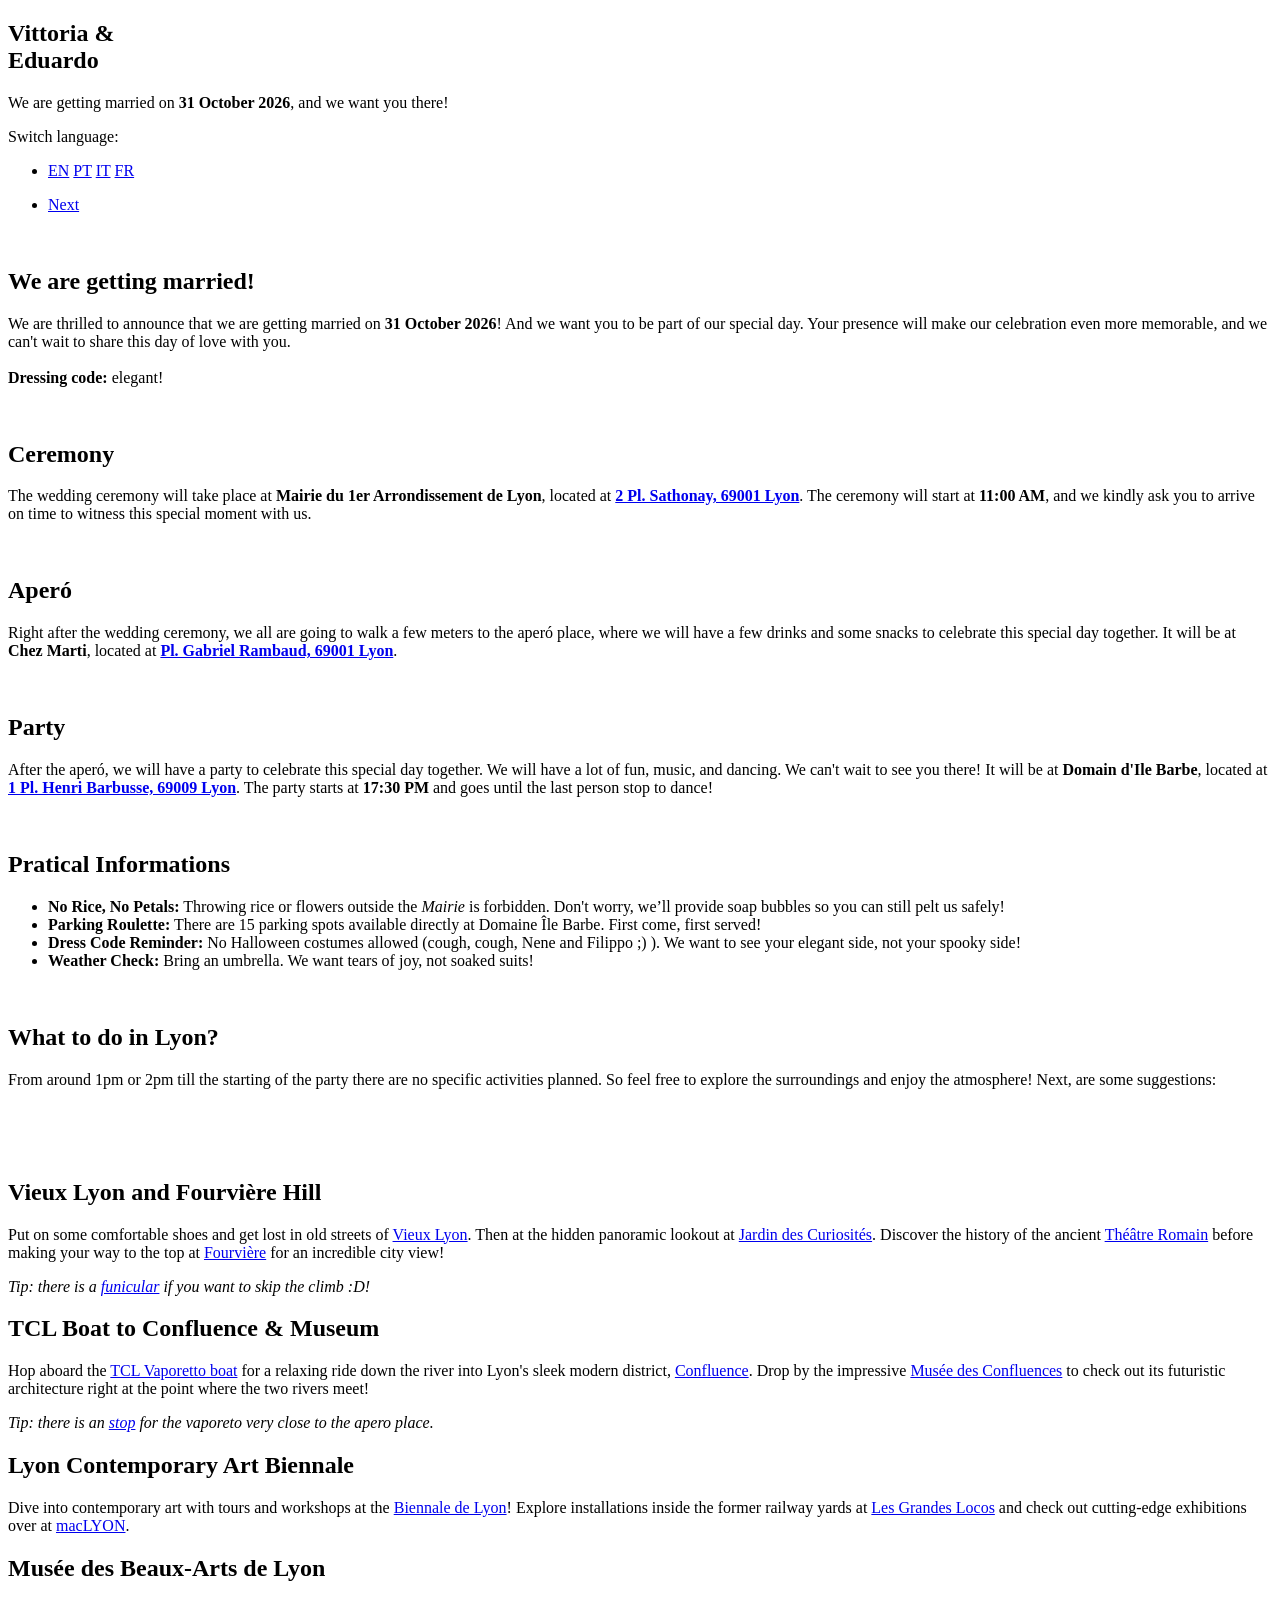
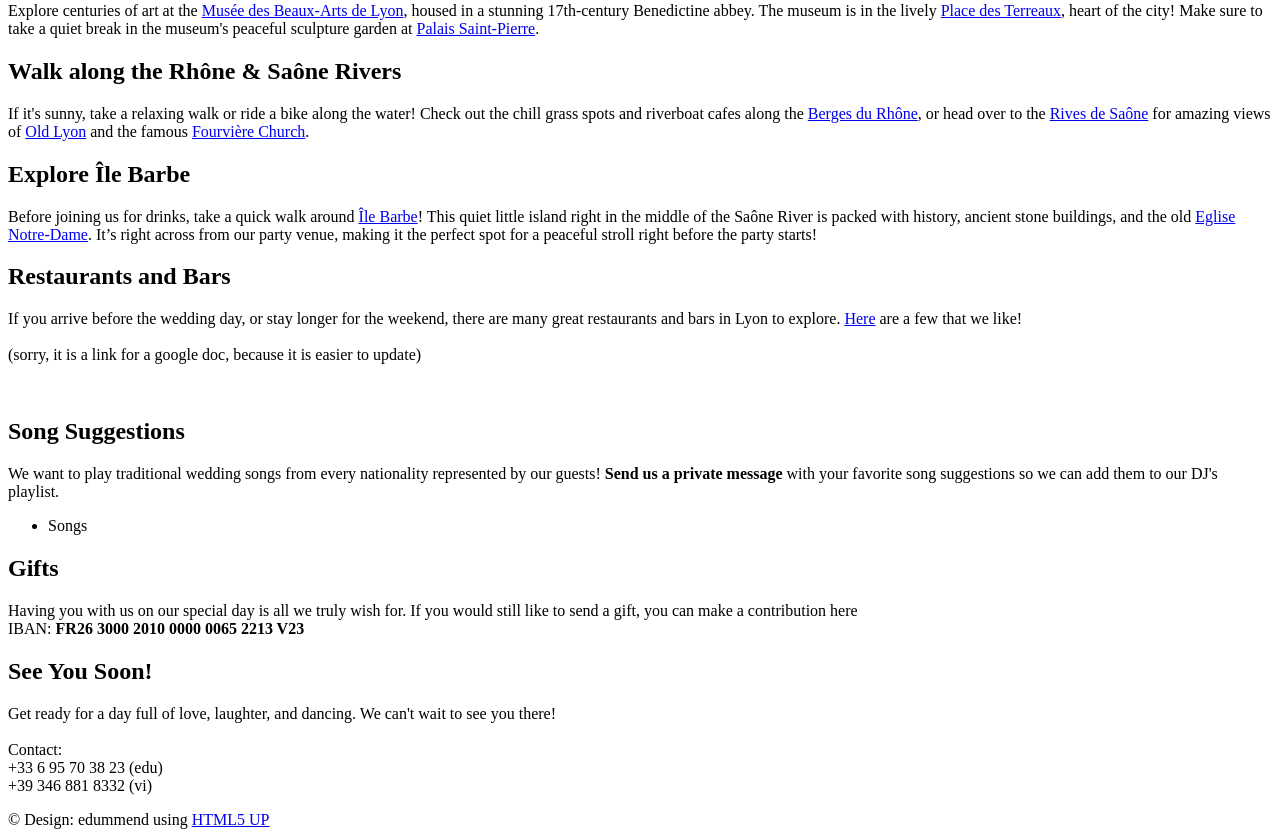
==== index.html @ 98b87db2 "Add files via upload" ====
<!DOCTYPE HTML>
<!--
	Ethereal by HTML5 UP
	html5up.net | @ajlkn
	Free for personal and commercial use under the CCA 3.0 license (html5up.net/license)
-->
<html>

<head>
	<title>V&E</title>
	<meta charset="utf-8" />
	<meta name="viewport" content="width=device-width, initial-scale=1, user-scalable=no" />
	<link rel="stylesheet" href="assets/css/main.css" />
	<noscript>
		<link rel="stylesheet" href="assets/css/noscript.css" />
	</noscript>
</head>

<body class="is-preload">

	<!-- Page Wrapper -->
	<div id="page-wrapper">

		<!-- Wrapper -->
		<div id="wrapper">

			<!-- Panel (Banner) -->
			<section class="panel banner right">
				<div class="content color0 span-2-75">
					<h1 class="major title tangerine-bold">Vittoria &<br />Eduardo</h1>
					<p>We are getting married on <strong>31 October 2026</strong>, and we want you there!</p>
					<div class="language-selector">
						<span>Switch language:</span>
						<ul class="actions lang">
							<li>
								<a href="index.html" class="color1 language-hidden">EN</a>
								<a href="indexpt.html" class="color1">PT</a>
								<a href="indexit.html" class="color1">IT</a>
								<a href="indexfr.html" class="color1">FR</a>
							</li>
						</ul>
					</div>
					<ul class="actions">
						<li>
							<a href="#first" class="button primary color1 circle icon solid fa-angle-right">Next</a>
						</li>
					</ul>
				</div>
				<div class="image span-3-75" data-position="25% 25%">
					<img src="images/edu-vi-back-walking.jpeg" alt="" />
				</div>
			</section>

			<!-- Panel (Spotlight) -->
			<section class="panel spotlight color1 medium center" id="first">
				<div class="content span-8">
					<h2 class="major tangerine-bold bigger font-light">We are getting married!</h2>
					<p class="font-light">
						We are thrilled to announce that we are getting married on <strong class="font-light">31 October
							2026</strong>!
						And we want you to be part of our special day. Your presence will make our celebration even more
						memorable, and we can't wait to share this day of love with you.

						<br /><br />
						<strong class="font-light">Dressing code:</strong> elegant!
					</p>
				</div>
				<div class="image filtered tinted" data-position="top left">
					<img src="images/KissNoCristoEditado.jpg" alt="" />
				</div>
			</section>

			<!-- Panel -->
			<section class="panel color1">
				<div class="intro joined span-3">
					<h2 class="major tangerine-bold bigger">Ceremony</h2>
					<p>
						The wedding ceremony will take place at <strong>Mairie du 1er Arrondissement de Lyon</strong>,
						located at <strong><a href="https://maps.app.goo.gl/dX3aoJ4d1FTw4L8b9" target="_blank">2 Pl.
								Sathonay, 69001 Lyon</a></strong>.
						The ceremony will start at <strong>11:00 AM</strong>, and we kindly ask you to arrive on time to
						witness this special moment with us.
					</p>
				</div>
				<div class="inner">
					<div class="image-wrapper">
						<img src="images/mairie.png" class="" alt="" />
					</div>
				</div>
			</section>
			<section class="panel color2">
				<div class="intro joined span-3">
					<h2 class="major tangerine-bold bigger">Aperó</h2>
					<p>
						Right after the wedding ceremony, we all are going to walk a few meters to the aperó place,
						where we will have a few drinks and some snacks to celebrate this special day together.
						It will be at <strong>Chez Marti</strong>, located at <strong><a
								href="https://maps.app.goo.gl/hrJStJn2yTGvs8rj9" target="_blank"> Pl. Gabriel Rambaud,
								69001 Lyon</a></strong>.
					</p>
				</div>
				<div class="inner">
					<div class="image-wrapper">
						<img src="images/apero.png" class="" alt="" />
					</div>
				</div>
			</section>
			<section class="panel color3">
				<div class="intro joined">
					<h2 class="major tangerine-bold bigger">Party</h2>
					<p>
						After the aperó, we will have a party to celebrate this special day together. We will have a lot
						of fun, music, and dancing. We can't wait to see you there!
						It will be at <strong>Domain d'Ile Barbe</strong>, located at <strong><a
								href="https://maps.app.goo.gl/ukN8EkWbCNBqYyma7" target="_blank"> 1 Pl. Henri Barbusse,
								69009 Lyon</a></strong>.
						The party starts at <strong>17:30 PM</strong> and goes until the last person stop to dance!
					</p>
				</div>
				<div class="inner">
					<div class="image-wrapper">
						<img src="images/party.png" class="" alt="" />
					</div>
				</div>
			</section>

			<!-- Panel (Spotlight) -->
			<section class="panel spotlight large right">
				<div class="content span-5-25">
					<h2 class="major tangerine-bold bigger font-light">Pratical Informations</h2>
					<div class="font-light">
						<ul>
							<li>
								<strong class="font-light">No Rice, No Petals:</strong> Throwing rice or flowers outside the
								<em>Mairie</em> is
								forbidden. Don't worry, we’ll provide soap bubbles so you can still pelt us safely!
							</li>
							<li>
								<strong class="font-light">Parking Roulette:</strong> There are 15 parking spots available directly at
								Domaine
								Île Barbe. First come, first served!
							</li>
							<li>
								<strong class="font-light">Dress Code Reminder:</strong> No Halloween costumes allowed (cough, cough, Nene and Filippo ;) ). We want to see your elegant side, not your spooky side!
							</li>
							<li>
								<strong class="font-light">Weather Check:</strong> Bring an umbrella. We want tears of joy, not soaked suits!
							</li>
						</ul>
					</div>
				</div>
				<div class="image tinted" data-position="top left">
					<img src="images/pasta.png" alt="" />
				</div>
			</section>

			<!-- Panel -->
			<section class="panel">
				<div class="intro color2">
					<h2 class="major tangerine-bold bigger">What to do in Lyon?</h2>
					<p>From around 1pm or 2pm till the starting of the party there are no specific activities planned. So feel
						free to explore the surroundings and enjoy the atmosphere! Next, are some suggestions:</p>
				</div>
				<div class="gallery">
					<div class="group span-3">
						<a href="images/gallery/fulls/fourviere.png" class="image filtered tinted2 span-3"
							data-position="bottom" caption_name="oldlyon"><img src="images/gallery/thumbs/OldLyon.png"
								alt="" /></a>
						<a href="images/gallery/fulls/confluence.png" class="image filtered tinted2 span-1-5"
							data-position="center" caption_name="confluence"><img src="images/gallery/thumbs/boat.png"
								alt="" /></a>
						<a href="images/gallery/fulls/maclyon.png" class="image filtered tinted2 span-1-5"
							data-position="bottom" caption_name="bienal"><img src="images/gallery/thumbs/bienale.png"
								alt="" /></a>
					</div>
					<a href="images/gallery/fulls/belasartes.png" class="image filtered tinted2 span-4"
						data-position="top" caption_name="belasartes"><img src="images/gallery/thumbs/belasartes.png"
							alt="" /></a>
					<div class="group span-4">
						<a href="images/gallery/fulls/quaisrhone.jpg" class="image filtered tinted2 span-4"
							data-position="top" caption_name="quais"><img src="images/gallery/thumbs/quaisrhone.jpg"
								alt="" /></a>
						<a href="images/gallery/fulls/ilebarbe.jpg" class="image filtered tinted2 span-5"
							data-position="center" caption_name="ilebarbe"><img src="images/gallery/thumbs/ilebarbe.png"
								alt="" /></a>
					</div>

					<div class="caption-hidden">
						<div id="oldlyon">
							<h2 class="tangerine-bold font-light bigger">Vieux Lyon and Fourvière Hill</h2>

							<p>
								Put on some comfortable shoes and get lost in old streets of
								<a href="https://maps.google.com/?q=Vieux+Lyon" target="_blank" rel="noopener">Vieux
									Lyon</a>.
								Then at the hidden panoramic lookout at
								<a href="https://maps.google.com/?q=Jardin+des+Curiosites+Lyon" target="_blank"
									rel="noopener">Jardin des Curiosités</a>.
								Discover the history of the ancient
								<a href="https://maps.google.com/?q=Theatre+Gallo+Romain+de+Lyon" target="_blank"
									rel="noopener">Théâtre Romain</a>
								before making your way to the top at
								<a href="https://maps.google.com/?q=Basilique+Notre+Dame+de+Fourviere" target="_blank"
									rel="noopener">Fourvière</a>
								for an incredible city view!
							</p>

							<p>
								<em>Tip: there is a
									<a href="https://maps.google.com/?q=Funiculaire+de+Lyon" target="_blank"
										rel="noopener">funicular</a>
									if you want to skip the climb :D!</em>
							</p>

						</div>
						<div id="confluence">
							<h2 class="tangerine-bold font-light bigger">TCL Boat to Confluence & Museum</h2>

							<p>
								Hop aboard the
								<a href="https://maps.app.goo.gl/zmebRFyXoj1XP7Cn7" target="_blank" rel="noopener">TCL
									Vaporetto boat</a>
								for a relaxing ride down the river into Lyon's sleek modern district,
								<a href="https://maps.google.com/?q=La+Confluence+Lyon" target="_blank"
									rel="noopener">Confluence</a>.
								Drop by the impressive
								<a href="https://maps.google.com/?q=Musee+des+Confluences" target="_blank"
									rel="noopener">Musée des Confluences</a>
								to check out its futuristic architecture right at the point where the two rivers meet!
							</p>

							<p>
								<em>Tip: there is an <a href="https://maps.app.goo.gl/gunUCGLUSanPDcoC6">stop</a> for the vaporeto very close to the apero place.</em>
							</p>
						</div>
						<div id="bienal">
							<h2 class="tangerine-bold font-light bigger">Lyon Contemporary Art Biennale</h2>

							<p>
								Dive into contemporary art with tours and workshops at the
								<a href="https://www.labiennaledelyon.com/visites-et-ateliers" target="_blank"
									rel="noopener">Biennale de Lyon</a>!
								Explore installations inside the former railway yards at
								<a href="https://maps.google.com/?q=Les+Grandes+Locos+La+Mulatiere" target="_blank"
									rel="noopener">Les Grandes Locos</a>
								and check out cutting-edge exhibitions over at
								<a href="https://maps.google.com/?q=macLYON+Musee+d+art+contemporain+de+Lyon"
									target="_blank" rel="noopener">macLYON</a>.
							</p>
						</div>
						<div id="belasartes">
							<h2 class="tangerine-bold font-light bigger">Musée des Beaux-Arts de Lyon</h2>

							<p>
								Explore centuries of art at the
								<a href="https://www.mba-lyon.fr/fr" target="_blank" rel="noopener">Musée des Beaux-Arts
									de Lyon</a>,
								housed in a stunning 17th-century Benedictine abbey. The museum is in the lively
								<a href="https://maps.google.com/?q=Place+des+Terreaux+Lyon" target="_blank"
									rel="noopener">Place des Terreaux</a>, heart of the city!
									Make sure to take a quiet break in the museum's peaceful sculpture garden at
								<a href="https://maps.google.com/?q=Musee+des+Beaux+Arts+de+Lyon" target="_blank"
									rel="noopener">Palais Saint-Pierre</a>.
							</p>
						</div>
						<div id="quais">
							<h2 class="tangerine-bold font-light bigger">Walk along the Rhône & Saône Rivers</h2>

							<p>
								If it's sunny, take a relaxing walk or ride a bike along the water! Check out the chill
								grass spots and riverboat cafes along the
								<a href="https://maps.google.com/?q=Berges+du+Rhone+Lyon" target="_blank"
									rel="noopener">Berges du Rhône</a>,
								or head over to the
								<a href="https://maps.google.com/?q=Rives+de+Saone+Lyon" target="_blank"
									rel="noopener">Rives de Saône</a>
								for amazing views of
								<a href="https://maps.google.com/?q=Vieux+Lyon" target="_blank" rel="noopener">Old
									Lyon</a>
								and the famous
								<a href="https://maps.google.com/?q=Basilique+Notre-Dame+de+Fourviere" target="_blank"
									rel="noopener">Fourvière Church</a>.
							</p>
						</div>
						<div id="ilebarbe">
							<h2 class="tangerine-bold font-light bigger">Explore Île Barbe</h2>

							<p>
								Before joining us for drinks, take a quick walk around
								<a href="https://maps.google.com/?q=Ile+Barbe+Lyon" target="_blank" rel="noopener">Île
									Barbe</a>!
								This quiet little island right in the middle of the Saône River is packed with history,
								ancient stone buildings, and the old
								<a href="https://maps.google.com/?q=Eglise+Notre-Dame+de+l+Ile+Barbe" target="_blank"
									rel="noopener">Eglise Notre-Dame</a>.
								It’s right across from our party venue, making it the perfect spot for a peaceful stroll
								right before the party starts!
							</p>
						</div>
					</div>
				</div>
			</section>

			<section class="panel color2">
				<div class="intro joined">
					<h2 class="major tangerine-bold bigger">Restaurants and Bars</h2>
					<p>
						If you arrive before the wedding day, or stay longer for the weekend, there are many great
						restaurants and bars in Lyon to explore. <a
							href="https://docs.google.com/document/d/1SFRTXQ89RLI4ZCE5_mHuZdphM6Z0-L5ZeLvUurM7Blg/edit?usp=sharing">Here</a>
						are a few that we like!
						<br />
						<br />(sorry, it is a link for a google doc, because it is easier to update)
					</p>
				</div>
				<div class="inner">
					<div class="image-wrapper">
						<img src="images/wine_in_bordeaux.png" class="" alt="" />
					</div>
				</div>
			</section>

			<section class="panel color3">
				<div class="intro joined">
					<h2 class="major tangerine-bold bigger">Song Suggestions</h2>
					<p>
						We want to play traditional wedding songs from every nationality represented by our guests!
						<strong>Send us a private message</strong> with your favorite song suggestions so we can add
						them to our DJ's playlist.
					</p>
				</div>
				<div class="inner">
					<ul class="grid-icons">
						<li><span class="icon solid fa-music"><span class="label">Songs</span></span></li>
					</ul>
				</div>
			</section>

			<!-- Panel -->
			<section class="panel color4-alt">
				<div class="intro color4">
					<h2 class="major tangerine-bold bigger font-light">Gifts</h2>
					<p class="font-light"> Having you with us on our special day is all we truly wish for. If you would
						still like to send a gift, you can make a contribution here
						<br />
						IBAN:<strong class="font-light"> FR26 3000 2010 0000 0065 2213 V23</strong>
					</p>
				</div>
				<div class="inner columns divided">
					<div class="span-2">
						<h2 class="major tangerine-bold bigger font-light">See You Soon!</h2>
						<p class="font-light">Get ready for a day full of love, laughter, and dancing. We can't wait to
							see you there!
							<br /><br />
							Contact:<br />
							+33 6 95 70 38 23 (edu)<br />
							+39 346 881 8332 (vi)
						</p>
					</div>
				</div>
			</section>

			<!-- Copyright -->
			<div class="copyright">&copy; Design: edummend using <a href="https://html5up.net">HTML5 UP</a>
			</div>

		</div>

	</div>

	<!-- Scripts -->
	<script src="assets/js/jquery.min.js"></script>
	<script src="assets/js/browser.min.js"></script>
	<script src="assets/js/breakpoints.min.js"></script>
	<script src="assets/js/main.js"></script>

</body>

</html>
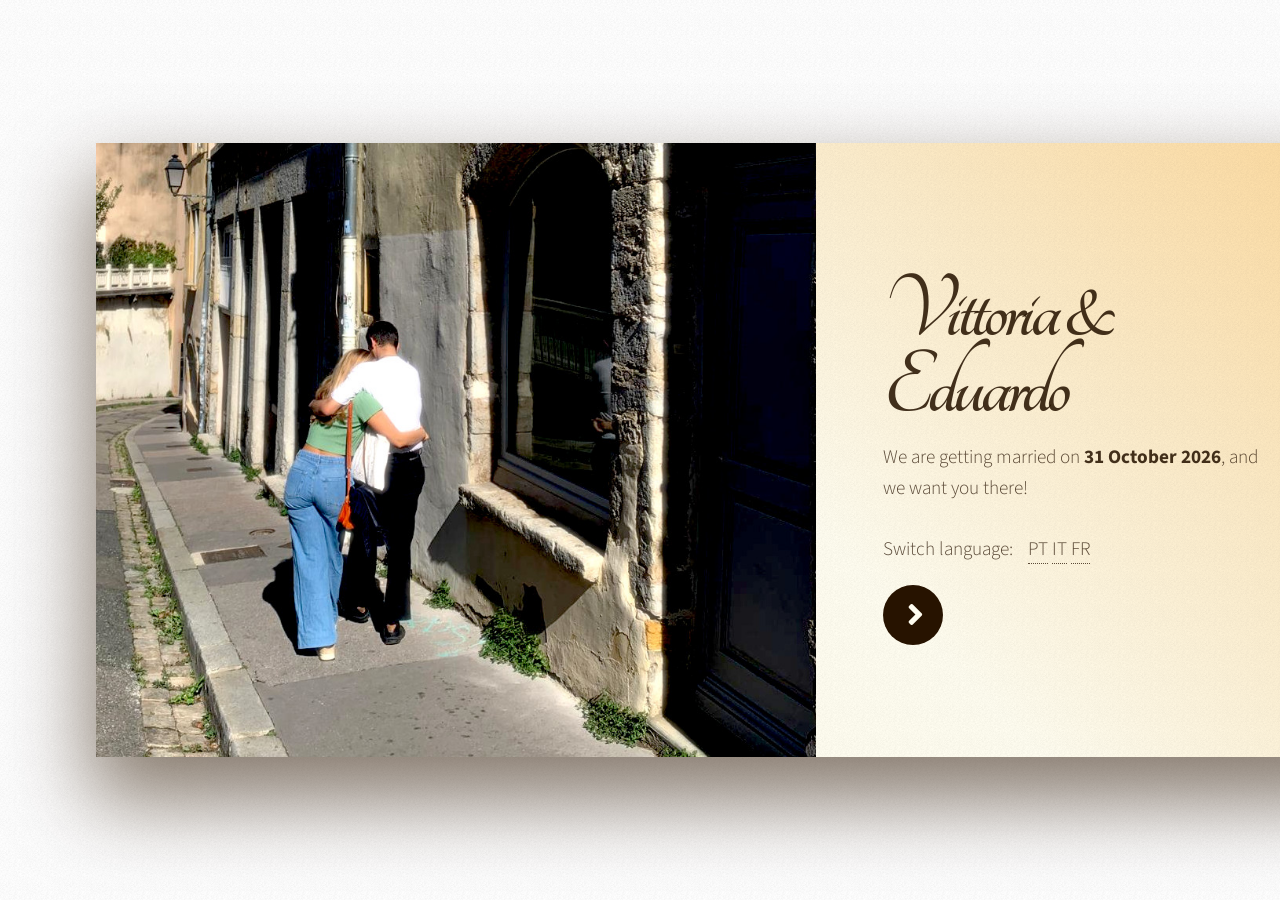
==== commit 212c44c8: "fullfile" ====
--- a/index.html
+++ b/index.html
@@ -1,379 +1,379 @@
-<!DOCTYPE HTML>
-<!--
-	Ethereal by HTML5 UP
-	html5up.net | @ajlkn
-	Free for personal and commercial use under the CCA 3.0 license (html5up.net/license)
--->
-<html>
-
-<head>
-	<title>V&E</title>
-	<meta charset="utf-8" />
-	<meta name="viewport" content="width=device-width, initial-scale=1, user-scalable=no" />
-	<link rel="stylesheet" href="assets/css/main.css" />
-	<noscript>
-		<link rel="stylesheet" href="assets/css/noscript.css" />
-	</noscript>
-</head>
-
-<body class="is-preload">
-
-	<!-- Page Wrapper -->
-	<div id="page-wrapper">
-
-		<!-- Wrapper -->
-		<div id="wrapper">
-
-			<!-- Panel (Banner) -->
-			<section class="panel banner right">
-				<div class="content color0 span-2-75">
-					<h1 class="major title tangerine-bold">Vittoria &<br />Eduardo</h1>
-					<p>We are getting married on <strong>31 October 2026</strong>, and we want you there!</p>
-					<div class="language-selector">
-						<span>Switch language:</span>
-						<ul class="actions lang">
-							<li>
-								<a href="index.html" class="color1 language-hidden">EN</a>
-								<a href="indexpt.html" class="color1">PT</a>
-								<a href="indexit.html" class="color1">IT</a>
-								<a href="indexfr.html" class="color1">FR</a>
-							</li>
-						</ul>
-					</div>
-					<ul class="actions">
-						<li>
-							<a href="#first" class="button primary color1 circle icon solid fa-angle-right">Next</a>
-						</li>
-					</ul>
-				</div>
-				<div class="image span-3-75" data-position="25% 25%">
-					<img src="images/edu-vi-back-walking.jpeg" alt="" />
-				</div>
-			</section>
-
-			<!-- Panel (Spotlight) -->
-			<section class="panel spotlight color1 medium center" id="first">
-				<div class="content span-8">
-					<h2 class="major tangerine-bold bigger font-light">We are getting married!</h2>
-					<p class="font-light">
-						We are thrilled to announce that we are getting married on <strong class="font-light">31 October
-							2026</strong>!
-						And we want you to be part of our special day. Your presence will make our celebration even more
-						memorable, and we can't wait to share this day of love with you.
-
-						<br /><br />
-						<strong class="font-light">Dressing code:</strong> elegant!
-					</p>
-				</div>
-				<div class="image filtered tinted" data-position="top left">
-					<img src="images/KissNoCristoEditado.jpg" alt="" />
-				</div>
-			</section>
-
-			<!-- Panel -->
-			<section class="panel color1">
-				<div class="intro joined span-3">
-					<h2 class="major tangerine-bold bigger">Ceremony</h2>
-					<p>
-						The wedding ceremony will take place at <strong>Mairie du 1er Arrondissement de Lyon</strong>,
-						located at <strong><a href="https://maps.app.goo.gl/dX3aoJ4d1FTw4L8b9" target="_blank">2 Pl.
-								Sathonay, 69001 Lyon</a></strong>.
-						The ceremony will start at <strong>11:00 AM</strong>, and we kindly ask you to arrive on time to
-						witness this special moment with us.
-					</p>
-				</div>
-				<div class="inner">
-					<div class="image-wrapper">
-						<img src="images/mairie.png" class="" alt="" />
-					</div>
-				</div>
-			</section>
-			<section class="panel color2">
-				<div class="intro joined span-3">
-					<h2 class="major tangerine-bold bigger">Aperó</h2>
-					<p>
-						Right after the wedding ceremony, we all are going to walk a few meters to the aperó place,
-						where we will have a few drinks and some snacks to celebrate this special day together.
-						It will be at <strong>Chez Marti</strong>, located at <strong><a
-								href="https://maps.app.goo.gl/hrJStJn2yTGvs8rj9" target="_blank"> Pl. Gabriel Rambaud,
-								69001 Lyon</a></strong>.
-					</p>
-				</div>
-				<div class="inner">
-					<div class="image-wrapper">
-						<img src="images/apero.png" class="" alt="" />
-					</div>
-				</div>
-			</section>
-			<section class="panel color3">
-				<div class="intro joined">
-					<h2 class="major tangerine-bold bigger">Party</h2>
-					<p>
-						After the aperó, we will have a party to celebrate this special day together. We will have a lot
-						of fun, music, and dancing. We can't wait to see you there!
-						It will be at <strong>Domain d'Ile Barbe</strong>, located at <strong><a
-								href="https://maps.app.goo.gl/ukN8EkWbCNBqYyma7" target="_blank"> 1 Pl. Henri Barbusse,
-								69009 Lyon</a></strong>.
-						The party starts at <strong>17:30 PM</strong> and goes until the last person stop to dance!
-					</p>
-				</div>
-				<div class="inner">
-					<div class="image-wrapper">
-						<img src="images/party.png" class="" alt="" />
-					</div>
-				</div>
-			</section>
-
-			<!-- Panel (Spotlight) -->
-			<section class="panel spotlight large right">
-				<div class="content span-5-25">
-					<h2 class="major tangerine-bold bigger font-light">Pratical Informations</h2>
-					<div class="font-light">
-						<ul>
-							<li>
-								<strong class="font-light">No Rice, No Petals:</strong> Throwing rice or flowers outside the
-								<em>Mairie</em> is
-								forbidden. Don't worry, we’ll provide soap bubbles so you can still pelt us safely!
-							</li>
-							<li>
-								<strong class="font-light">Parking Roulette:</strong> There are 15 parking spots available directly at
-								Domaine
-								Île Barbe. First come, first served!
-							</li>
-							<li>
-								<strong class="font-light">Dress Code Reminder:</strong> No Halloween costumes allowed (cough, cough, Nene and Filippo ;) ). We want to see your elegant side, not your spooky side!
-							</li>
-							<li>
-								<strong class="font-light">Weather Check:</strong> Bring an umbrella. We want tears of joy, not soaked suits!
-							</li>
-						</ul>
-					</div>
-				</div>
-				<div class="image tinted" data-position="top left">
-					<img src="images/pasta.png" alt="" />
-				</div>
-			</section>
-
-			<!-- Panel -->
-			<section class="panel">
-				<div class="intro color2">
-					<h2 class="major tangerine-bold bigger">What to do in Lyon?</h2>
-					<p>From around 1pm or 2pm till the starting of the party there are no specific activities planned. So feel
-						free to explore the surroundings and enjoy the atmosphere! Next, are some suggestions:</p>
-				</div>
-				<div class="gallery">
-					<div class="group span-3">
-						<a href="images/gallery/fulls/fourviere.png" class="image filtered tinted2 span-3"
-							data-position="bottom" caption_name="oldlyon"><img src="images/gallery/thumbs/OldLyon.png"
-								alt="" /></a>
-						<a href="images/gallery/fulls/confluence.png" class="image filtered tinted2 span-1-5"
-							data-position="center" caption_name="confluence"><img src="images/gallery/thumbs/boat.png"
-								alt="" /></a>
-						<a href="images/gallery/fulls/maclyon.png" class="image filtered tinted2 span-1-5"
-							data-position="bottom" caption_name="bienal"><img src="images/gallery/thumbs/bienale.png"
-								alt="" /></a>
-					</div>
-					<a href="images/gallery/fulls/belasartes.png" class="image filtered tinted2 span-4"
-						data-position="top" caption_name="belasartes"><img src="images/gallery/thumbs/belasartes.png"
-							alt="" /></a>
-					<div class="group span-4">
-						<a href="images/gallery/fulls/quaisrhone.jpg" class="image filtered tinted2 span-4"
-							data-position="top" caption_name="quais"><img src="images/gallery/thumbs/quaisrhone.jpg"
-								alt="" /></a>
-						<a href="images/gallery/fulls/ilebarbe.jpg" class="image filtered tinted2 span-5"
-							data-position="center" caption_name="ilebarbe"><img src="images/gallery/thumbs/ilebarbe.png"
-								alt="" /></a>
-					</div>
-
-					<div class="caption-hidden">
-						<div id="oldlyon">
-							<h2 class="tangerine-bold font-light bigger">Vieux Lyon and Fourvière Hill</h2>
-
-							<p>
-								Put on some comfortable shoes and get lost in old streets of
-								<a href="https://maps.google.com/?q=Vieux+Lyon" target="_blank" rel="noopener">Vieux
-									Lyon</a>.
-								Then at the hidden panoramic lookout at
-								<a href="https://maps.google.com/?q=Jardin+des+Curiosites+Lyon" target="_blank"
-									rel="noopener">Jardin des Curiosités</a>.
-								Discover the history of the ancient
-								<a href="https://maps.google.com/?q=Theatre+Gallo+Romain+de+Lyon" target="_blank"
-									rel="noopener">Théâtre Romain</a>
-								before making your way to the top at
-								<a href="https://maps.google.com/?q=Basilique+Notre+Dame+de+Fourviere" target="_blank"
-									rel="noopener">Fourvière</a>
-								for an incredible city view!
-							</p>
-
-							<p>
-								<em>Tip: there is a
-									<a href="https://maps.google.com/?q=Funiculaire+de+Lyon" target="_blank"
-										rel="noopener">funicular</a>
-									if you want to skip the climb :D!</em>
-							</p>
-
-						</div>
-						<div id="confluence">
-							<h2 class="tangerine-bold font-light bigger">TCL Boat to Confluence & Museum</h2>
-
-							<p>
-								Hop aboard the
-								<a href="https://maps.app.goo.gl/zmebRFyXoj1XP7Cn7" target="_blank" rel="noopener">TCL
-									Vaporetto boat</a>
-								for a relaxing ride down the river into Lyon's sleek modern district,
-								<a href="https://maps.google.com/?q=La+Confluence+Lyon" target="_blank"
-									rel="noopener">Confluence</a>.
-								Drop by the impressive
-								<a href="https://maps.google.com/?q=Musee+des+Confluences" target="_blank"
-									rel="noopener">Musée des Confluences</a>
-								to check out its futuristic architecture right at the point where the two rivers meet!
-							</p>
-
-							<p>
-								<em>Tip: there is an <a href="https://maps.app.goo.gl/gunUCGLUSanPDcoC6">stop</a> for the vaporeto very close to the apero place.</em>
-							</p>
-						</div>
-						<div id="bienal">
-							<h2 class="tangerine-bold font-light bigger">Lyon Contemporary Art Biennale</h2>
-
-							<p>
-								Dive into contemporary art with tours and workshops at the
-								<a href="https://www.labiennaledelyon.com/visites-et-ateliers" target="_blank"
-									rel="noopener">Biennale de Lyon</a>!
-								Explore installations inside the former railway yards at
-								<a href="https://maps.google.com/?q=Les+Grandes+Locos+La+Mulatiere" target="_blank"
-									rel="noopener">Les Grandes Locos</a>
-								and check out cutting-edge exhibitions over at
-								<a href="https://maps.google.com/?q=macLYON+Musee+d+art+contemporain+de+Lyon"
-									target="_blank" rel="noopener">macLYON</a>.
-							</p>
-						</div>
-						<div id="belasartes">
-							<h2 class="tangerine-bold font-light bigger">Musée des Beaux-Arts de Lyon</h2>
-
-							<p>
-								Explore centuries of art at the
-								<a href="https://www.mba-lyon.fr/fr" target="_blank" rel="noopener">Musée des Beaux-Arts
-									de Lyon</a>,
-								housed in a stunning 17th-century Benedictine abbey. The museum is in the lively
-								<a href="https://maps.google.com/?q=Place+des+Terreaux+Lyon" target="_blank"
-									rel="noopener">Place des Terreaux</a>, heart of the city!
-									Make sure to take a quiet break in the museum's peaceful sculpture garden at
-								<a href="https://maps.google.com/?q=Musee+des+Beaux+Arts+de+Lyon" target="_blank"
-									rel="noopener">Palais Saint-Pierre</a>.
-							</p>
-						</div>
-						<div id="quais">
-							<h2 class="tangerine-bold font-light bigger">Walk along the Rhône & Saône Rivers</h2>
-
-							<p>
-								If it's sunny, take a relaxing walk or ride a bike along the water! Check out the chill
-								grass spots and riverboat cafes along the
-								<a href="https://maps.google.com/?q=Berges+du+Rhone+Lyon" target="_blank"
-									rel="noopener">Berges du Rhône</a>,
-								or head over to the
-								<a href="https://maps.google.com/?q=Rives+de+Saone+Lyon" target="_blank"
-									rel="noopener">Rives de Saône</a>
-								for amazing views of
-								<a href="https://maps.google.com/?q=Vieux+Lyon" target="_blank" rel="noopener">Old
-									Lyon</a>
-								and the famous
-								<a href="https://maps.google.com/?q=Basilique+Notre-Dame+de+Fourviere" target="_blank"
-									rel="noopener">Fourvière Church</a>.
-							</p>
-						</div>
-						<div id="ilebarbe">
-							<h2 class="tangerine-bold font-light bigger">Explore Île Barbe</h2>
-
-							<p>
-								Before joining us for drinks, take a quick walk around
-								<a href="https://maps.google.com/?q=Ile+Barbe+Lyon" target="_blank" rel="noopener">Île
-									Barbe</a>!
-								This quiet little island right in the middle of the Saône River is packed with history,
-								ancient stone buildings, and the old
-								<a href="https://maps.google.com/?q=Eglise+Notre-Dame+de+l+Ile+Barbe" target="_blank"
-									rel="noopener">Eglise Notre-Dame</a>.
-								It’s right across from our party venue, making it the perfect spot for a peaceful stroll
-								right before the party starts!
-							</p>
-						</div>
-					</div>
-				</div>
-			</section>
-
-			<section class="panel color2">
-				<div class="intro joined">
-					<h2 class="major tangerine-bold bigger">Restaurants and Bars</h2>
-					<p>
-						If you arrive before the wedding day, or stay longer for the weekend, there are many great
-						restaurants and bars in Lyon to explore. <a
-							href="https://docs.google.com/document/d/1SFRTXQ89RLI4ZCE5_mHuZdphM6Z0-L5ZeLvUurM7Blg/edit?usp=sharing">Here</a>
-						are a few that we like!
-						<br />
-						<br />(sorry, it is a link for a google doc, because it is easier to update)
-					</p>
-				</div>
-				<div class="inner">
-					<div class="image-wrapper">
-						<img src="images/wine_in_bordeaux.png" class="" alt="" />
-					</div>
-				</div>
-			</section>
-
-			<section class="panel color3">
-				<div class="intro joined">
-					<h2 class="major tangerine-bold bigger">Song Suggestions</h2>
-					<p>
-						We want to play traditional wedding songs from every nationality represented by our guests!
-						<strong>Send us a private message</strong> with your favorite song suggestions so we can add
-						them to our DJ's playlist.
-					</p>
-				</div>
-				<div class="inner">
-					<ul class="grid-icons">
-						<li><span class="icon solid fa-music"><span class="label">Songs</span></span></li>
-					</ul>
-				</div>
-			</section>
-
-			<!-- Panel -->
-			<section class="panel color4-alt">
-				<div class="intro color4">
-					<h2 class="major tangerine-bold bigger font-light">Gifts</h2>
-					<p class="font-light"> Having you with us on our special day is all we truly wish for. If you would
-						still like to send a gift, you can make a contribution here
-						<br />
-						IBAN:<strong class="font-light"> FR26 3000 2010 0000 0065 2213 V23</strong>
-					</p>
-				</div>
-				<div class="inner columns divided">
-					<div class="span-2">
-						<h2 class="major tangerine-bold bigger font-light">See You Soon!</h2>
-						<p class="font-light">Get ready for a day full of love, laughter, and dancing. We can't wait to
-							see you there!
-							<br /><br />
-							Contact:<br />
-							+33 6 95 70 38 23 (edu)<br />
-							+39 346 881 8332 (vi)
-						</p>
-					</div>
-				</div>
-			</section>
-
-			<!-- Copyright -->
-			<div class="copyright">&copy; Design: edummend using <a href="https://html5up.net">HTML5 UP</a>
-			</div>
-
-		</div>
-
-	</div>
-
-	<!-- Scripts -->
-	<script src="assets/js/jquery.min.js"></script>
-	<script src="assets/js/browser.min.js"></script>
-	<script src="assets/js/breakpoints.min.js"></script>
-	<script src="assets/js/main.js"></script>
-
-</body>
-
+<!DOCTYPE HTML>
+<!--
+	Ethereal by HTML5 UP
+	html5up.net | @ajlkn
+	Free for personal and commercial use under the CCA 3.0 license (html5up.net/license)
+-->
+<html>
+
+<head>
+	<title>V&E</title>
+	<meta charset="utf-8" />
+	<meta name="viewport" content="width=device-width, initial-scale=1, user-scalable=no" />
+	<link rel="stylesheet" href="assets/css/main.css" />
+	<noscript>
+		<link rel="stylesheet" href="assets/css/noscript.css" />
+	</noscript>
+</head>
+
+<body class="is-preload">
+
+	<!-- Page Wrapper -->
+	<div id="page-wrapper">
+
+		<!-- Wrapper -->
+		<div id="wrapper">
+
+			<!-- Panel (Banner) -->
+			<section class="panel banner right">
+				<div class="content color0 span-2-75">
+					<h1 class="major title tangerine-bold">Vittoria &<br />Eduardo</h1>
+					<p>We are getting married on <strong>31 October 2026</strong>, and we want you there!</p>
+					<div class="language-selector">
+						<span>Switch language:</span>
+						<ul class="actions lang">
+							<li>
+								<a href="index.html" class="color1 language-hidden">EN</a>
+								<a href="indexpt.html" class="color1">PT</a>
+								<a href="indexit.html" class="color1">IT</a>
+								<a href="indexfr.html" class="color1">FR</a>
+							</li>
+						</ul>
+					</div>
+					<ul class="actions">
+						<li>
+							<a href="#first" class="button primary color1 circle icon solid fa-angle-right">Next</a>
+						</li>
+					</ul>
+				</div>
+				<div class="image span-3-75" data-position="25% 25%">
+					<img src="images/edu-vi-back-walking.jpeg" alt="" />
+				</div>
+			</section>
+
+			<!-- Panel (Spotlight) -->
+			<section class="panel spotlight color1 medium center" id="first">
+				<div class="content span-8">
+					<h2 class="major tangerine-bold bigger font-light">We are getting married!</h2>
+					<p class="font-light">
+						We are thrilled to announce that we are getting married on <strong class="font-light">31 October
+							2026</strong>!
+						And we want you to be part of our special day. Your presence will make our celebration even more
+						memorable, and we can't wait to share this day of love with you.
+
+						<br /><br />
+						<strong class="font-light">Dressing code:</strong> elegant!
+					</p>
+				</div>
+				<div class="image filtered tinted" data-position="top left">
+					<img src="images/KissNoCristoEditado.jpg" alt="" />
+				</div>
+			</section>
+
+			<!-- Panel -->
+			<section class="panel color1">
+				<div class="intro joined span-3">
+					<h2 class="major tangerine-bold bigger">Ceremony</h2>
+					<p>
+						The wedding ceremony will take place at <strong>Mairie du 1er Arrondissement de Lyon</strong>,
+						located at <strong><a href="https://maps.app.goo.gl/dX3aoJ4d1FTw4L8b9" target="_blank">2 Pl.
+								Sathonay, 69001 Lyon</a></strong>.
+						The ceremony will start at <strong>11:00 AM</strong>, and we kindly ask you to arrive on time to
+						witness this special moment with us.
+					</p>
+				</div>
+				<div class="inner">
+					<div class="image-wrapper">
+						<img src="images/mairie.png" class="" alt="" />
+					</div>
+				</div>
+			</section>
+			<section class="panel color2">
+				<div class="intro joined span-3">
+					<h2 class="major tangerine-bold bigger">Aperó</h2>
+					<p>
+						Right after the wedding ceremony, we all are going to walk a few meters to the aperó place,
+						where we will have a few drinks and some snacks to celebrate this special day together.
+						It will be at <strong>Chez Marti</strong>, located at <strong><a
+								href="https://maps.app.goo.gl/hrJStJn2yTGvs8rj9" target="_blank"> Pl. Gabriel Rambaud,
+								69001 Lyon</a></strong>.
+					</p>
+				</div>
+				<div class="inner">
+					<div class="image-wrapper">
+						<img src="images/apero.png" class="" alt="" />
+					</div>
+				</div>
+			</section>
+			<section class="panel color3">
+				<div class="intro joined">
+					<h2 class="major tangerine-bold bigger">Party</h2>
+					<p>
+						After the aperó, we will have a party to celebrate this special day together. We will have a lot
+						of fun, music, and dancing. We can't wait to see you there!
+						It will be at <strong>Domain d'Ile Barbe</strong>, located at <strong><a
+								href="https://maps.app.goo.gl/ukN8EkWbCNBqYyma7" target="_blank"> 1 Pl. Henri Barbusse,
+								69009 Lyon</a></strong>.
+						The party starts at <strong>17:30 PM</strong> and goes until the last person stop to dance!
+					</p>
+				</div>
+				<div class="inner">
+					<div class="image-wrapper">
+						<img src="images/party.png" class="" alt="" />
+					</div>
+				</div>
+			</section>
+
+			<!-- Panel (Spotlight) -->
+			<section class="panel spotlight large right">
+				<div class="content span-5-25">
+					<h2 class="major tangerine-bold bigger font-light">Pratical Informations</h2>
+					<div class="font-light">
+						<ul>
+							<li>
+								<strong class="font-light">No Rice, No Petals:</strong> Throwing rice or flowers outside the
+								<em>Mairie</em> is
+								forbidden. Don't worry, we’ll provide soap bubbles so you can still pelt us safely!
+							</li>
+							<li>
+								<strong class="font-light">Parking Roulette:</strong> There are 15 parking spots available directly at
+								Domaine
+								Île Barbe. First come, first served!
+							</li>
+							<li>
+								<strong class="font-light">Dress Code Reminder:</strong> No Halloween costumes allowed (cough, cough, Nene and Filippo ;) ). We want to see your elegant side, not your spooky side!
+							</li>
+							<li>
+								<strong class="font-light">Weather Check:</strong> Bring an umbrella. We want tears of joy, not soaked suits!
+							</li>
+						</ul>
+					</div>
+				</div>
+				<div class="image tinted" data-position="top left">
+					<img src="images/pasta.png" alt="" />
+				</div>
+			</section>
+
+			<!-- Panel -->
+			<section class="panel">
+				<div class="intro color2">
+					<h2 class="major tangerine-bold bigger">What to do in Lyon?</h2>
+					<p>From around 1pm or 2pm till the starting of the party there are no specific activities planned. So feel
+						free to explore the surroundings and enjoy the atmosphere! Next, are some suggestions:</p>
+				</div>
+				<div class="gallery">
+					<div class="group span-3">
+						<a href="images/gallery/fulls/fourviere.png" class="image filtered tinted2 span-3"
+							data-position="bottom" caption_name="oldlyon"><img src="images/gallery/thumbs/OldLyon.png"
+								alt="" /></a>
+						<a href="images/gallery/fulls/confluence.png" class="image filtered tinted2 span-1-5"
+							data-position="center" caption_name="confluence"><img src="images/gallery/thumbs/boat.png"
+								alt="" /></a>
+						<a href="images/gallery/fulls/maclyon.png" class="image filtered tinted2 span-1-5"
+							data-position="bottom" caption_name="bienal"><img src="images/gallery/thumbs/bienale.png"
+								alt="" /></a>
+					</div>
+					<a href="images/gallery/fulls/belasartes.png" class="image filtered tinted2 span-4"
+						data-position="top" caption_name="belasartes"><img src="images/gallery/thumbs/belasartes.png"
+							alt="" /></a>
+					<div class="group span-4">
+						<a href="images/gallery/fulls/quaisrhone.jpg" class="image filtered tinted2 span-4"
+							data-position="top" caption_name="quais"><img src="images/gallery/thumbs/quaisrhone.jpg"
+								alt="" /></a>
+						<a href="images/gallery/fulls/ilebarbe.jpg" class="image filtered tinted2 span-5"
+							data-position="center" caption_name="ilebarbe"><img src="images/gallery/thumbs/ilebarbe.png"
+								alt="" /></a>
+					</div>
+
+					<div class="caption-hidden">
+						<div id="oldlyon">
+							<h2 class="tangerine-bold font-light bigger">Vieux Lyon and Fourvière Hill</h2>
+
+							<p>
+								Put on some comfortable shoes and get lost in old streets of
+								<a href="https://maps.google.com/?q=Vieux+Lyon" target="_blank" rel="noopener">Vieux
+									Lyon</a>.
+								Then at the hidden panoramic lookout at
+								<a href="https://maps.google.com/?q=Jardin+des+Curiosites+Lyon" target="_blank"
+									rel="noopener">Jardin des Curiosités</a>.
+								Discover the history of the ancient
+								<a href="https://maps.google.com/?q=Theatre+Gallo+Romain+de+Lyon" target="_blank"
+									rel="noopener">Théâtre Romain</a>
+								before making your way to the top at
+								<a href="https://maps.google.com/?q=Basilique+Notre+Dame+de+Fourviere" target="_blank"
+									rel="noopener">Fourvière</a>
+								for an incredible city view!
+							</p>
+
+							<p>
+								<em>Tip: there is a
+									<a href="https://maps.google.com/?q=Funiculaire+de+Lyon" target="_blank"
+										rel="noopener">funicular</a>
+									if you want to skip the climb :D!</em>
+							</p>
+
+						</div>
+						<div id="confluence">
+							<h2 class="tangerine-bold font-light bigger">TCL Boat to Confluence & Museum</h2>
+
+							<p>
+								Hop aboard the
+								<a href="https://maps.app.goo.gl/zmebRFyXoj1XP7Cn7" target="_blank" rel="noopener">TCL
+									Vaporetto boat</a>
+								for a relaxing ride down the river into Lyon's sleek modern district,
+								<a href="https://maps.google.com/?q=La+Confluence+Lyon" target="_blank"
+									rel="noopener">Confluence</a>.
+								Drop by the impressive
+								<a href="https://maps.google.com/?q=Musee+des+Confluences" target="_blank"
+									rel="noopener">Musée des Confluences</a>
+								to check out its futuristic architecture right at the point where the two rivers meet!
+							</p>
+
+							<p>
+								<em>Tip: there is an <a href="https://maps.app.goo.gl/gunUCGLUSanPDcoC6">stop</a> for the vaporeto very close to the apero place.</em>
+							</p>
+						</div>
+						<div id="bienal">
+							<h2 class="tangerine-bold font-light bigger">Lyon Contemporary Art Biennale</h2>
+
+							<p>
+								Dive into contemporary art with tours and workshops at the
+								<a href="https://www.labiennaledelyon.com/visites-et-ateliers" target="_blank"
+									rel="noopener">Biennale de Lyon</a>!
+								Explore installations inside the former railway yards at
+								<a href="https://maps.google.com/?q=Les+Grandes+Locos+La+Mulatiere" target="_blank"
+									rel="noopener">Les Grandes Locos</a>
+								and check out cutting-edge exhibitions over at
+								<a href="https://maps.google.com/?q=macLYON+Musee+d+art+contemporain+de+Lyon"
+									target="_blank" rel="noopener">macLYON</a>.
+							</p>
+						</div>
+						<div id="belasartes">
+							<h2 class="tangerine-bold font-light bigger">Musée des Beaux-Arts de Lyon</h2>
+
+							<p>
+								Explore centuries of art at the
+								<a href="https://www.mba-lyon.fr/fr" target="_blank" rel="noopener">Musée des Beaux-Arts
+									de Lyon</a>,
+								housed in a stunning 17th-century Benedictine abbey. The museum is in the lively
+								<a href="https://maps.google.com/?q=Place+des+Terreaux+Lyon" target="_blank"
+									rel="noopener">Place des Terreaux</a>, heart of the city!
+									Make sure to take a quiet break in the museum's peaceful sculpture garden at
+								<a href="https://maps.google.com/?q=Musee+des+Beaux+Arts+de+Lyon" target="_blank"
+									rel="noopener">Palais Saint-Pierre</a>.
+							</p>
+						</div>
+						<div id="quais">
+							<h2 class="tangerine-bold font-light bigger">Walk along the Rhône & Saône Rivers</h2>
+
+							<p>
+								If it's sunny, take a relaxing walk or ride a bike along the water! Check out the chill
+								grass spots and riverboat cafes along the
+								<a href="https://maps.google.com/?q=Berges+du+Rhone+Lyon" target="_blank"
+									rel="noopener">Berges du Rhône</a>,
+								or head over to the
+								<a href="https://maps.google.com/?q=Rives+de+Saone+Lyon" target="_blank"
+									rel="noopener">Rives de Saône</a>
+								for amazing views of
+								<a href="https://maps.google.com/?q=Vieux+Lyon" target="_blank" rel="noopener">Old
+									Lyon</a>
+								and the famous
+								<a href="https://maps.google.com/?q=Basilique+Notre-Dame+de+Fourviere" target="_blank"
+									rel="noopener">Fourvière Church</a>.
+							</p>
+						</div>
+						<div id="ilebarbe">
+							<h2 class="tangerine-bold font-light bigger">Explore Île Barbe</h2>
+
+							<p>
+								Before joining us for drinks, take a quick walk around
+								<a href="https://maps.google.com/?q=Ile+Barbe+Lyon" target="_blank" rel="noopener">Île
+									Barbe</a>!
+								This quiet little island right in the middle of the Saône River is packed with history,
+								ancient stone buildings, and the old
+								<a href="https://maps.google.com/?q=Eglise+Notre-Dame+de+l+Ile+Barbe" target="_blank"
+									rel="noopener">Eglise Notre-Dame</a>.
+								It’s right across from our party venue, making it the perfect spot for a peaceful stroll
+								right before the party starts!
+							</p>
+						</div>
+					</div>
+				</div>
+			</section>
+
+			<section class="panel color2">
+				<div class="intro joined">
+					<h2 class="major tangerine-bold bigger">Restaurants and Bars</h2>
+					<p>
+						If you arrive before the wedding day, or stay longer for the weekend, there are many great
+						restaurants and bars in Lyon to explore. <a
+							href="https://docs.google.com/document/d/1SFRTXQ89RLI4ZCE5_mHuZdphM6Z0-L5ZeLvUurM7Blg/edit?usp=sharing">Here</a>
+						are a few that we like!
+						<br />
+						<br />(sorry, it is a link for a google doc, because it is easier to update)
+					</p>
+				</div>
+				<div class="inner">
+					<div class="image-wrapper">
+						<img src="images/wine_in_bordeaux.png" class="" alt="" />
+					</div>
+				</div>
+			</section>
+
+			<section class="panel color3">
+				<div class="intro joined">
+					<h2 class="major tangerine-bold bigger">Song Suggestions</h2>
+					<p>
+						We want to play traditional wedding songs from every nationality represented by our guests!
+						<strong>Send us a private message</strong> with your favorite song suggestions so we can add
+						them to our DJ's playlist.
+					</p>
+				</div>
+				<div class="inner">
+					<ul class="grid-icons">
+						<li><span class="icon solid fa-music"><span class="label">Songs</span></span></li>
+					</ul>
+				</div>
+			</section>
+
+			<!-- Panel -->
+			<section class="panel color4-alt">
+				<div class="intro color4">
+					<h2 class="major tangerine-bold bigger font-light">Gifts</h2>
+					<p class="font-light"> Having you with us on our special day is all we truly wish for. If you would
+						still like to send a gift, you can make a contribution here
+						<br />
+						IBAN:<strong class="font-light"> FR26 3000 2010 0000 0065 2213 V23</strong>
+					</p>
+				</div>
+				<div class="inner columns divided">
+					<div class="span-2">
+						<h2 class="major tangerine-bold bigger font-light">See You Soon!</h2>
+						<p class="font-light">Get ready for a day full of love, laughter, and dancing. We can't wait to
+							see you there!
+							<br /><br />
+							Contact:<br />
+							+33 6 95 70 38 23 (edu)<br />
+							+39 346 881 8332 (vi)
+						</p>
+					</div>
+				</div>
+			</section>
+
+			<!-- Copyright -->
+			<div class="copyright">&copy; Design: edummend using <a href="https://html5up.net">HTML5 UP</a>
+			</div>
+
+		</div>
+
+	</div>
+
+	<!-- Scripts -->
+	<script src="assets/js/jquery.min.js"></script>
+	<script src="assets/js/browser.min.js"></script>
+	<script src="assets/js/breakpoints.min.js"></script>
+	<script src="assets/js/main.js"></script>
+
+</body>
+
 </html>
--- a/assets/css/main.css
+++ b/assets/css/main.css
@@ -0,0 +1,2920 @@
+@import "fontawesome-all.min.css";
+@import url("https://fonts.googleapis.com/css?family=Source+Sans+Pro:300,400,300i,400i");
+/*
+	Ethereal by HTML5 UP
+	html5up.net | @ajlkn
+	Free for personal and commercial use under the CCA 3.0 license (html5up.net/license)
+*/
+@import url("https://fonts.googleapis.com/css2?family=Passions+Conflict&family=Tangerine:wght@400;700&display=swap");
+.tangerine-regular {
+  font-family: "Tangerine", cursive;
+  font-weight: 400;
+  font-style: normal;
+}
+
+.tangerine-bold {
+  font-family: "Tangerine", cursive;
+  font-weight: 700;
+  font-style: normal;
+}
+
+.passions-conflict-regular {
+  font-family: "Passions Conflict", cursive;
+  font-weight: 400;
+  font-style: normal;
+}
+
+html, body, div, span, applet, object,
+iframe, h1, h2, h3, h4, h5, h6, p, blockquote,
+pre, a, abbr, acronym, address, big, cite,
+code, del, dfn, em, img, ins, kbd, q, s, samp,
+small, strike, strong, sub, sup, tt, var, b,
+u, i, center, dl, dt, dd, ol, ul, li, fieldset,
+form, label, legend, table, caption, tbody,
+tfoot, thead, tr, th, td, article, aside,
+canvas, details, embed, figure, figcaption,
+footer, header, hgroup, menu, nav, output, ruby,
+section, summary, time, mark, audio, video {
+  margin: 0;
+  padding: 0;
+  border: 0;
+  font-size: 100%;
+  font: inherit;
+  vertical-align: baseline;
+}
+
+article, aside, details, figcaption, figure,
+footer, header, hgroup, menu, nav, section {
+  display: block;
+}
+
+body {
+  line-height: 1;
+}
+
+ol, ul {
+  list-style: none;
+}
+
+blockquote, q {
+  quotes: none;
+}
+blockquote:before, blockquote:after, q:before, q:after {
+  content: "";
+  content: none;
+}
+
+table {
+  border-collapse: collapse;
+  border-spacing: 0;
+}
+
+body {
+  -webkit-text-size-adjust: none;
+}
+
+mark {
+  background-color: transparent;
+  color: inherit;
+}
+
+input::-moz-focus-inner {
+  border: 0;
+  padding: 0;
+}
+
+input, select, textarea {
+  -moz-appearance: none;
+  -webkit-appearance: none;
+  appearance: none;
+}
+
+/* Page */
+@keyframes load-spinner {
+  0% {
+    transform: rotate(0deg);
+  }
+  100% {
+    transform: rotate(360deg);
+  }
+}
+html {
+  width: 100%;
+  height: 100%;
+}
+
+html {
+  box-sizing: border-box;
+}
+
+*, *:before, *:after {
+  box-sizing: inherit;
+}
+
+body {
+  display: -moz-flex;
+  display: -ms-flex;
+  display: flex;
+  -moz-align-items: center;
+  -ms-align-items: center;
+  align-items: center;
+  -moz-justify-content: -moz-flex-start;
+  -ms-justify-content: -ms-flex-start;
+  justify-content: flex-start;
+  -ms-overflow-style: scrollbar;
+  width: 100%;
+  height: 100%;
+  min-height: 30rem;
+  overflow: hidden;
+}
+body:before {
+  animation: load-spinner 1s infinite linear;
+  transition: opacity 0.25s ease;
+  transition-delay: 0s;
+  pointer-events: none;
+  content: "";
+  display: block;
+  position: absolute;
+  top: 50%;
+  left: 50%;
+  width: 4rem;
+  height: 4rem;
+  margin: -2rem 0 0 -2rem;
+  background-image: url("data:image/svg+xml;charset=utf8,%3Csvg xmlns='http://www.w3.org/2000/svg' xmlns:xlink='http://www.w3.org/1999/xlink' width='96px' height='96px' viewBox='0 0 96 96' zoomAndPan='disable'%3E%3Cstyle%3Ecircle %7Bfill: transparent%3B stroke: %232e1800%3B stroke-width: 1.5px%3B %7D%3C/style%3E%3Cdefs%3E%3CclipPath id='corner'%3E%3Cpolygon points='0,0 48,0 48,48 96,48 96,96 0,96' /%3E%3C/clipPath%3E%3C/defs%3E%3Cg clip-path='url(%23corner)'%3E%3Ccircle cx='48' cy='48' r='32'/%3E%3C/g%3E%3C/svg%3E");
+  background-position: center;
+  background-repeat: no-repeat;
+  background-size: 4rem;
+  opacity: 0;
+}
+body:after {
+  pointer-events: none;
+  content: "";
+  display: block;
+  position: fixed;
+  top: 0;
+  left: 0;
+  width: 100%;
+  height: 100%;
+  z-index: -1;
+  background-attachment: fixed;
+  background-color: #fff;
+  background-image: url("../../images/overlay.png");
+  background-repeat: repeat;
+  background-size: 128px 128px;
+}
+body.is-preload *, body.is-preload *:before, body.is-preload *:after {
+  animation: none !important;
+  transition: none !important;
+}
+body.is-preload:before {
+  transition: opacity 1s ease;
+  transition-delay: 0.75s;
+  opacity: 0.25;
+}
+
+@media screen and (max-width: 736px) {
+  html {
+    height: auto;
+  }
+  body {
+    height: auto;
+    overflow-x: hidden;
+    overflow-y: auto;
+  }
+}
+@media screen and (max-width: 480px) {
+  html, body {
+    min-width: 320px;
+  }
+}
+/* Typography */
+html {
+  font-size: 18pt;
+  font-size: 1vmax;
+}
+@media screen and (max-width: 1680px) {
+  html {
+    font-size: 12pt;
+    font-size: 1.1vmax;
+  }
+}
+@media screen and (max-width: 1280px) {
+  html {
+    font-size: 11pt;
+    font-size: 1.5vmax;
+  }
+}
+
+body, input, select, textarea {
+  color: rgba(39, 19, 0, 0.75);
+  font-family: "Source Sans Pro", Helvetica, sans-serif;
+  font-size: 1rem;
+  font-weight: 300;
+  line-height: 1.65;
+}
+
+.font-light {
+  color: #fffdf0;
+  text-shadow: 0px 0px 4px #2e1800;
+}
+
+a {
+  transition: color 0.2s ease-in-out, border-bottom-color 0.2s ease-in-out;
+  color: inherit;
+  border-bottom: dotted 1px;
+  text-decoration: none;
+}
+a:hover {
+  border-bottom-color: transparent;
+  color: #fdda9e;
+}
+
+strong, b {
+  color: rgba(39, 19, 0, 0.875);
+  font-weight: 700;
+}
+strong.font-light, b.font-light {
+  color: rgba(255, 253, 240, 0.875);
+}
+
+em, i {
+  font-style: italic;
+}
+
+p {
+  margin: 0 0 1.5rem 0;
+}
+body.is-ie p {
+  width: 100%;
+}
+
+h1, h2, h3, h4, h5, h6 {
+  color: rgba(39, 19, 0, 0.875);
+  font-family: Arial, Helvetica, sans-serif;
+  font-weight: 700;
+  line-height: 1.3;
+  margin: 0 0 0.75rem 0;
+  letter-spacing: -0.05em;
+}
+h1 a, h2 a, h3 a, h4 a, h5 a, h6 a {
+  color: inherit;
+  text-decoration: none;
+}
+
+h1.major, h2.major, h3.major {
+  position: relative;
+  /*&:after {
+  	content: '';
+  	position: absolute;
+  	left: 0;
+  	width: 3.5rem;
+  	height: 0.1rem;
+  	background-color: _palette(border);
+  }*/
+}
+h1, h2, h3 {
+  /*&.font-light:after{
+  	background-color: _palette(accent1);
+  }*/
+}
+
+h1 {
+  font-size: 3rem;
+  line-height: 1.2;
+}
+h1.major {
+  margin: 0 0 0.75rem 0;
+  /*&:after {
+  	bottom: -1.325rem;
+  }*/
+}
+h1.title {
+  font-size: 5rem;
+  line-height: 0.8;
+  /*&:after{display:none;}*/
+}
+
+h2 {
+  font-size: 1.75rem;
+  line-height: 1.2;
+}
+h2.major {
+  margin: 0 0 1.9875rem 0;
+  /*&:after {
+  	bottom: -1.2rem;
+  }*/
+}
+h2.bigger {
+  font-size: 3rem;
+  margin-bottom: 0.45rem;
+}
+
+h3 {
+  font-size: 1.325rem;
+}
+h3.major {
+  margin: 0 0 1.875rem 0;
+  /*&:after {
+  	bottom: -0.75rem;
+  }*/
+}
+
+h4 {
+  font-size: 1rem;
+}
+
+h5 {
+  font-size: 0.9rem;
+}
+
+h6 {
+  font-size: 0.7rem;
+}
+
+sub {
+  font-size: 0.8rem;
+  position: relative;
+  top: 0.5rem;
+}
+
+sup {
+  font-size: 0.8rem;
+  position: relative;
+  top: -0.5rem;
+}
+
+blockquote {
+  border-left: solid 0.25rem rgba(39, 19, 0, 0.75);
+  font-style: italic;
+  margin: 0 0 1.5rem 0;
+  padding: 0.375rem 0 0.375rem 1.5rem;
+}
+
+code {
+  background: rgba(39, 19, 0, 0.875);
+  border-radius: 0.25rem;
+  font-family: "Courier New", monospace;
+  font-size: 0.8rem;
+  margin: 0 0.25rem;
+  padding: 0.25rem 0.65rem;
+}
+
+pre {
+  -webkit-overflow-scrolling: touch;
+  font-family: "Courier New", monospace;
+  font-size: 0.8rem;
+  margin: 0 0 1.5rem 0;
+  white-space: pre-wrap;
+}
+pre code {
+  display: block;
+  line-height: 1.625;
+  padding: 1rem 1.5rem;
+  overflow-x: auto;
+  margin: 0;
+}
+
+hr {
+  border: 0;
+  border-bottom: solid 2px rgba(39, 19, 0, 0.75);
+  margin: 1.875rem 0;
+}
+
+.align-left {
+  text-align: left;
+}
+
+.align-center {
+  text-align: center;
+}
+
+.align-right {
+  text-align: right;
+}
+
+@media screen and (max-width: 736px) {
+  html {
+    font-size: 12pt;
+  }
+  h1 {
+    font-size: 2.25rem;
+    line-height: 1.2;
+  }
+  h1.major {
+    margin: 0 0 2.625rem 0;
+    /*&:after {
+    	bottom: -1.325rem;
+    }*/
+  }
+  h2 {
+    font-size: 1.5rem;
+    line-height: 1.2;
+  }
+  h2.major {
+    margin: 0 0 1.9875rem 0;
+    /*&:after {
+    	bottom: -1.2rem;
+    }*/
+  }
+  h3 {
+    font-size: 1rem;
+  }
+  h3.major {
+    margin: 0 0 1.875rem 0;
+    /*&:after {
+    	bottom: -0.75rem;
+    }*/
+  }
+  h4 {
+    font-size: 1rem;
+  }
+  h5 {
+    font-size: 0.9rem;
+  }
+  h6 {
+    font-size: 0.7rem;
+  }
+  h1 br, h2 br, h3 br, h4 br, h5 br, h6 br {
+    display: none;
+  }
+}
+@media screen and (max-width: 360px) {
+  html {
+    font-size: 11pt;
+  }
+}
+/* Form */
+form {
+  margin: 0 0 1.5rem 0;
+}
+form > :last-child {
+  margin-bottom: 0;
+}
+form > .fields {
+  display: -moz-flex;
+  display: -ms-flex;
+  display: flex;
+  flex-wrap: wrap;
+  width: calc(100% + 3rem);
+  margin: -1.5rem 0 1.5rem -1.5rem;
+}
+form > .fields > .field {
+  -moz-flex-grow: 0;
+  -ms-flex-grow: 0;
+  flex-grow: 0;
+  -ms-flex-shrink: 0;
+  flex-shrink: 0;
+  padding: 1.5rem 0 0 1.5rem;
+  width: calc(100% - 1.5rem);
+}
+form > .fields > .field.half {
+  width: calc(50% - 0.75rem);
+}
+form > .fields > .field.third {
+  width: calc(100%/3 - 0.5rem);
+}
+form > .fields > .field.quarter {
+  width: calc(25% - 0.375rem);
+}
+@media screen and (max-width: 736px) {
+  form > .fields {
+    width: calc(100% + 2.25rem);
+    margin: -1.125rem 0 1.5rem -1.125rem;
+  }
+  form > .fields > .field {
+    padding: 1.125rem 0 0 1.125rem;
+    width: calc(100% - 1.125rem);
+  }
+  form > .fields > .field.half {
+    width: calc(100% - 1.125rem);
+  }
+  form > .fields > .field.third {
+    width: calc(100% - 1.125rem);
+  }
+  form > .fields > .field.quarter {
+    width: calc(100% - 1.125rem);
+  }
+}
+
+label {
+  color: rgba(39, 19, 0, 0.875);
+  display: block;
+  font-family: Arial, Helvetica, sans-serif;
+  font-size: 0.8rem;
+  font-weight: 700;
+  margin: 0 0 0.4875rem 0;
+}
+
+input[type=text],
+input[type=password],
+input[type=email],
+input[type=tel],
+select,
+textarea {
+  -moz-appearance: none;
+  -webkit-appearance: none;
+  appearance: none;
+  background: transparent;
+  border: solid 2px rgba(39, 19, 0, 0.75);
+  border-radius: 0.25rem;
+  color: inherit;
+  display: block;
+  outline: 0;
+  padding: 0 0.75rem;
+  text-decoration: none;
+  width: 100%;
+}
+input[type=text]:invalid,
+input[type=password]:invalid,
+input[type=email]:invalid,
+input[type=tel]:invalid,
+select:invalid,
+textarea:invalid {
+  box-shadow: none;
+}
+input[type=text]:focus,
+input[type=password]:focus,
+input[type=email]:focus,
+input[type=tel]:focus,
+select:focus,
+textarea:focus {
+  border-color: #fdda9e;
+}
+
+option {
+  background-color: rgba(39, 19, 0, 0.875);
+  color: #2e1800;
+}
+
+select {
+  background-image: url("data:image/svg+xml;charset=utf8,%3Csvg xmlns='http://www.w3.org/2000/svg' width='40' height='40' preserveAspectRatio='none' viewBox='0 0 40 40'%3E%3Cpath d='M9.4,12.3l10.4,10.4l10.4-10.4c0.2-0.2,0.5-0.4,0.9-0.4c0.3,0,0.6,0.1,0.9,0.4l3.3,3.3c0.2,0.2,0.4,0.5,0.4,0.9 c0,0.4-0.1,0.6-0.4,0.9L20.7,31.9c-0.2,0.2-0.5,0.4-0.9,0.4c-0.3,0-0.6-0.1-0.9-0.4L4.3,17.3c-0.2-0.2-0.4-0.5-0.4-0.9 c0-0.4,0.1-0.6,0.4-0.9l3.3-3.3c0.2-0.2,0.5-0.4,0.9-0.4S9.1,12.1,9.4,12.3z' fill='rgba(39, 19, 0, 0.75)' /%3E%3C/svg%3E");
+  background-size: 1.25rem;
+  background-repeat: no-repeat;
+  background-position: calc(100% - 1rem) center;
+  height: 2.5rem;
+  padding-right: 2.5rem;
+  text-overflow: ellipsis;
+}
+select option {
+  color: rgba(39, 19, 0, 0.875);
+  background: #2e1800;
+}
+select:focus::-ms-value {
+  background-color: transparent;
+}
+select::-ms-expand {
+  display: none;
+}
+
+input[type=text],
+input[type=password],
+input[type=email],
+select {
+  height: 2.5rem;
+}
+
+textarea {
+  padding: 0.75rem 1rem;
+}
+
+input[type=checkbox],
+input[type=radio] {
+  -moz-appearance: none;
+  -webkit-appearance: none;
+  appearance: none;
+  display: block;
+  float: left;
+  margin-right: -2rem;
+  opacity: 0;
+  width: 1rem;
+  z-index: -1;
+}
+input[type=checkbox] + label,
+input[type=radio] + label {
+  text-decoration: none;
+}
+input[type=checkbox] + label:before,
+input[type=radio] + label:before {
+  -moz-osx-font-smoothing: grayscale;
+  -webkit-font-smoothing: antialiased;
+  display: inline-block;
+  font-style: normal;
+  font-variant: normal;
+  text-rendering: auto;
+  line-height: 1;
+  text-transform: none !important;
+  font-family: "Font Awesome 5 Free";
+  font-weight: 900;
+}
+input[type=checkbox] + label,
+input[type=radio] + label {
+  position: relative;
+  color: rgba(39, 19, 0, 0.75);
+  cursor: pointer;
+  display: inline-block;
+  font-size: 1rem;
+  font-weight: 300;
+  margin-bottom: 0;
+  padding-left: 2.5rem;
+  padding-right: 1rem;
+}
+input[type=checkbox] + label:before,
+input[type=radio] + label:before {
+  content: "";
+  display: inline-block;
+  font-size: 0.8rem;
+  position: absolute;
+  top: 0;
+  left: 0;
+  width: 1.6875rem;
+  height: 1.6875rem;
+  line-height: 1.6875rem;
+  background: rgba(39, 19, 0, 0.875);
+  border: solid 1px rgba(39, 19, 0, 0.75);
+  border-radius: 0.25rem;
+  color: #2e1800;
+  text-align: center;
+}
+body.is-ie input[type=checkbox] + label:before,
+body.is-ie input[type=radio] + label:before {
+  line-height: 1.5;
+}
+input[type=checkbox]:checked + label:before,
+input[type=radio]:checked + label:before {
+  content: "\f00c";
+  background: rgba(39, 19, 0, 0.875);
+  border-color: rgba(39, 19, 0, 0.875);
+}
+input[type=checkbox]:focus + label:before,
+input[type=radio]:focus + label:before {
+  border-color: #fdda9e;
+  box-shadow: 0 0 0 1px #fdda9e;
+}
+input[type=checkbox]:focus:checked + label:before,
+input[type=radio]:focus:checked + label:before {
+  background: #fdda9e;
+}
+input[type=checkbox].color1 + label:before,
+input[type=radio].color1 + label:before {
+  color: #fffdf0;
+}
+input[type=checkbox].color2 + label:before,
+input[type=radio].color2 + label:before {
+  color: #fcebc8;
+}
+input[type=checkbox].color3 + label:before,
+input[type=radio].color3 + label:before {
+  color: #fdda9e;
+}
+input[type=checkbox].color4 + label:before,
+input[type=radio].color4 + label:before {
+  color: #ff7300;
+}
+
+input[type=checkbox] + label:before {
+  border-radius: 0.25rem;
+}
+
+input[type=radio] + label:before {
+  border-radius: 100%;
+}
+
+::-webkit-input-placeholder {
+  color: #fffdf0 !important;
+  opacity: 1;
+}
+
+:-moz-placeholder {
+  color: #fffdf0 !important;
+  opacity: 1;
+}
+
+::-moz-placeholder {
+  color: #fffdf0 !important;
+  opacity: 1;
+}
+
+:-ms-input-placeholder {
+  color: #fffdf0 !important;
+  opacity: 1;
+}
+
+/* Icon */
+.icon {
+  text-decoration: none;
+}
+.icon:before {
+  -moz-osx-font-smoothing: grayscale;
+  -webkit-font-smoothing: antialiased;
+  display: inline-block;
+  font-style: normal;
+  font-variant: normal;
+  text-rendering: auto;
+  line-height: 1;
+  text-transform: none !important;
+  font-family: "Font Awesome 5 Free";
+  font-weight: 400;
+}
+.icon {
+  position: relative;
+  border-bottom: none;
+}
+.icon > .label {
+  display: none;
+}
+.icon:before {
+  line-height: inherit;
+}
+.icon.solid:before {
+  font-weight: 900;
+}
+.icon.brands:before {
+  font-family: "Font Awesome 5 Brands";
+}
+
+/* Image */
+.image {
+  display: inline-block;
+  position: relative;
+  border: 0;
+}
+.image.filtered:after {
+  background-image: url("../../images/overlay.png"), linear-gradient(45deg, rgba(255, 253, 240, 0.25) 25%, rgba(252, 235, 200, 0.25) 50%, rgba(253, 218, 158, 0.25));
+  background-size: 128px 128px, auto;
+  pointer-events: none;
+  content: "";
+  position: absolute;
+  top: 0;
+  left: 0;
+  width: 100%;
+  height: 100%;
+  opacity: 1;
+  z-index: 1;
+}
+.image.filtered.tinted:after {
+  background-image: url("../../images/overlay.png"), linear-gradient(45deg, rgba(255, 253, 240, 0.25) 25%, rgba(252, 235, 200, 0.25) 50%, rgba(253, 218, 158, 0.25)), linear-gradient(0deg, rgba(0, 0, 0, 0.125), rgba(0, 0, 0, 0.125));
+  background-size: 128px 128px, auto, auto;
+}
+.image.filtered.tinted2:after {
+  background-image: linear-gradient(45deg, rgba(252, 235, 200, 0.25) 25%, rgba(253, 218, 158, 0.25) 50%, rgba(255, 115, 0, 0.25));
+  background-size: auto, auto;
+}
+.image[data-position] img {
+  -moz-object-fit: cover;
+  -webkit-object-fit: cover;
+  -ms-object-fit: cover;
+  -o-object-fit: cover;
+     object-fit: cover;
+  display: block;
+  position: absolute;
+  top: 0;
+  left: 0;
+  width: 100%;
+  height: 100%;
+}
+.image[data-position="top left"] img {
+  -moz-object-position: top left;
+  -webkit-object-position: top left;
+  -ms-object-position: top left;
+  -o-object-position: top left;
+     object-position: top left;
+}
+.image[data-position=top] img {
+  -moz-object-position: top;
+  -webkit-object-position: top;
+  -ms-object-position: top;
+  -o-object-position: top;
+     object-position: top;
+}
+.image[data-position="top right"] img {
+  -moz-object-position: top right;
+  -webkit-object-position: top right;
+  -ms-object-position: top right;
+  -o-object-position: top right;
+     object-position: top right;
+}
+.image[data-position=right] img {
+  -moz-object-position: right;
+  -webkit-object-position: right;
+  -ms-object-position: right;
+  -o-object-position: right;
+     object-position: right;
+}
+.image[data-position="bottom right"] img {
+  -moz-object-position: bottom right;
+  -webkit-object-position: bottom right;
+  -ms-object-position: bottom right;
+  -o-object-position: bottom right;
+     object-position: bottom right;
+}
+.image[data-position=bottom] img {
+  -moz-object-position: bottom;
+  -webkit-object-position: bottom;
+  -ms-object-position: bottom;
+  -o-object-position: bottom;
+     object-position: bottom;
+}
+.image[data-position="bottom left"] img {
+  -moz-object-position: bottom left;
+  -webkit-object-position: bottom left;
+  -ms-object-position: bottom left;
+  -o-object-position: bottom left;
+     object-position: bottom left;
+}
+.image[data-position=left] img {
+  -moz-object-position: left;
+  -webkit-object-position: left;
+  -ms-object-position: left;
+  -o-object-position: left;
+     object-position: left;
+}
+.image[data-position=center] img {
+  -moz-object-position: center;
+  -webkit-object-position: center;
+  -ms-object-position: center;
+  -o-object-position: center;
+     object-position: center;
+}
+.image[data-position="25% 25%"] img {
+  -moz-object-position: 25% 25%;
+  -webkit-object-position: 25% 25%;
+  -ms-object-position: 25% 25%;
+  -o-object-position: 25% 25%;
+     object-position: 25% 25%;
+}
+.image[data-position="75% 25%"] img {
+  -moz-object-position: 75% 25%;
+  -webkit-object-position: 75% 25%;
+  -ms-object-position: 75% 25%;
+  -o-object-position: 75% 25%;
+     object-position: 75% 25%;
+}
+.image[data-position="75% 75%"] img {
+  -moz-object-position: 75% 75%;
+  -webkit-object-position: 75% 75%;
+  -ms-object-position: 75% 75%;
+  -o-object-position: 75% 75%;
+     object-position: 75% 75%;
+}
+.image[data-position="25% 75%"] img {
+  -moz-object-position: 25% 75%;
+  -webkit-object-position: 25% 75%;
+  -ms-object-position: 25% 75%;
+  -o-object-position: 25% 75%;
+     object-position: 25% 75%;
+}
+.image img {
+  display: block;
+}
+.image.left, .image.right {
+  max-width: 40%;
+}
+.image.left img, .image.right img {
+  width: 100%;
+}
+.image.left {
+  float: left;
+  padding: 0 1.5rem 1rem 0;
+  top: 0.25rem;
+}
+.image.right {
+  float: right;
+  padding: 0 0 1rem 1.5rem;
+  top: 0.25rem;
+}
+.image.fit {
+  display: block;
+  margin: 0 0 1.5rem 0;
+  width: 100%;
+}
+.image.fit img {
+  width: 100%;
+}
+.image.main {
+  display: block;
+  margin: 0 0 2.25rem 0;
+  width: 100%;
+}
+.image.main img {
+  width: 100%;
+}
+
+/* Ensure the parent wrapper has position: relative */
+.image-wrapper {
+  line-height: 0;
+  box-sizing: border-box;
+  margin: auto;
+  position: relative;
+  align-items: center;
+  display: flex;
+  max-width: 100%;
+  max-height: 100%;
+}
+
+.image-wrapper img {
+  border-radius: 6px;
+  max-width: 100%;
+  max-height: 90%;
+  -o-object-fit: cover;
+     object-fit: cover;
+  filter: drop-shadow(0px 0px 4px rgba(90, 62, 31, 0.337254902));
+}
+
+/* List */
+ol {
+  list-style: decimal;
+  margin: 0 0 1.5rem 0;
+  padding-left: 1.25rem;
+}
+ol li {
+  padding-left: 0.25rem;
+}
+
+ul {
+  list-style: disc;
+  margin: 0 0 1.5rem 0;
+  padding-left: 1rem;
+}
+ul li {
+  padding-left: 0.5rem;
+}
+ul.alt {
+  list-style: none;
+  padding-left: 0;
+}
+ul.alt li {
+  border-top: solid 1px rgba(39, 19, 0, 0.75);
+  padding: 0.5rem 0;
+}
+ul.alt li:first-child {
+  border-top: 0;
+  padding-top: 0;
+}
+
+dl {
+  margin: 0 0 1.5rem 0;
+}
+dl dt {
+  display: block;
+  font-weight: 700;
+  margin: 0 0 0.75rem 0;
+}
+dl dd {
+  margin-left: 1.5rem;
+}
+
+/* Actions */
+ul.actions {
+  display: -moz-flex;
+  display: -ms-flex;
+  display: flex;
+  cursor: default;
+  list-style: none;
+  margin-left: -0.75rem;
+  padding-left: 0;
+}
+ul.actions li {
+  padding: 0 0 0 0.75rem;
+  vertical-align: middle;
+}
+ul.actions.special {
+  -moz-justify-content: center;
+  -ms-justify-content: center;
+  justify-content: center;
+  width: 100%;
+  margin-left: 0;
+}
+ul.actions.special li:first-child {
+  padding-left: 0;
+}
+ul.actions.stacked {
+  -moz-flex-direction: column;
+  flex-direction: column;
+  margin-left: 0;
+}
+ul.actions.stacked li {
+  padding: 0.975rem 0 0 0;
+}
+ul.actions.stacked li:first-child {
+  padding-top: 0;
+}
+ul.actions.fit {
+  width: calc(100% + 0.75rem);
+}
+ul.actions.fit li {
+  -moz-flex-grow: 1;
+  -ms-flex-grow: 1;
+  flex-grow: 1;
+  -ms-flex-shrink: 1;
+  flex-shrink: 1;
+  width: 100%;
+}
+ul.actions.fit li > * {
+  width: 100%;
+}
+ul.actions.fit.stacked {
+  width: 100%;
+}
+
+.language-selector {
+  display: flex;
+  align-items: center;
+  gap: 0.75rem;
+  margin-bottom: 1em;
+}
+.language-selector .actions {
+  margin: 0;
+}
+.language-selector .language-hidden {
+  display: none;
+}
+.language-selector li {
+  padding: 0 !important;
+}
+
+/* Icons */
+ul.icons {
+  cursor: default;
+  list-style: none;
+  padding-left: 0;
+}
+ul.icons li {
+  display: inline-block;
+  padding: 0 1rem 0 0;
+}
+ul.icons li:last-child {
+  padding-right: 0;
+}
+ul.icons li .icon:before {
+  font-size: 1.25em;
+}
+
+/* Grid Icons */
+ul.grid-icons {
+  display: -moz-flex;
+  display: -ms-flex;
+  display: flex;
+  flex-wrap: wrap;
+  -moz-justify-content: center;
+  -ms-justify-content: center;
+  justify-content: center;
+  list-style: none;
+  margin: 0 0 1.5rem 0;
+  padding-left: 0;
+}
+ul.grid-icons .icon {
+  display: block;
+  position: relative;
+  width: 100%;
+  text-align: center;
+}
+ul.grid-icons .icon:before {
+  display: block;
+  width: 6rem;
+  height: 6rem;
+  line-height: 6rem;
+  /*border-radius: 6rem;
+  box-shadow: inset 0 0 0 2px _palette(border);*/
+  font-size: 5rem;
+  margin: 0 auto;
+  text-align: center;
+}
+body.is-ie ul.grid-icons .icon:before {
+  line-height: 2.375;
+}
+ul.grid-icons > li {
+  -moz-flex-grow: 0;
+  -ms-flex-grow: 0;
+  flex-grow: 0;
+  -ms-flex-shrink: 0;
+  flex-shrink: 0;
+  position: relative;
+  /*margin: 1.5rem 0 0 1.5rem;*/
+  margin: 0;
+  padding-left: 0;
+}
+ul.grid-icons.connected > li:before {
+  content: "";
+  display: block;
+  position: absolute;
+  width: 1.5rem;
+  height: 2px;
+  top: 50%;
+  left: -1.5rem;
+  background-color: rgba(39, 19, 0, 0.75);
+}
+ul.grid-icons.connected > li:after {
+  content: "";
+  display: block;
+  position: absolute;
+  width: 2px;
+  height: 1.5rem;
+  top: -1.5rem;
+  left: 50%;
+  background-color: rgba(39, 19, 0, 0.75);
+}
+ul.grid-icons.two {
+  width: 14rem;
+}
+ul.grid-icons.two > li:nth-child(-n+2) {
+  margin-top: 0;
+}
+ul.grid-icons.two > li:nth-child(-n+2):after {
+  display: none;
+}
+ul.grid-icons.two > li:nth-child(2n-1) {
+  margin-left: 0;
+}
+ul.grid-icons.two > li:nth-child(2n-1):before {
+  display: none;
+}
+ul.grid-icons.three {
+  width: 21.5rem;
+}
+ul.grid-icons.three > li:nth-child(-n+3) {
+  margin-top: 0;
+}
+ul.grid-icons.three > li:nth-child(-n+3):after {
+  display: none;
+}
+ul.grid-icons.three > li:nth-child(3n-2) {
+  margin-left: 0;
+}
+ul.grid-icons.three > li:nth-child(3n-2):before {
+  display: none;
+}
+ul.grid-icons.four {
+  width: 29rem;
+}
+ul.grid-icons.four > li:nth-child(-n+4) {
+  margin-top: 0;
+}
+ul.grid-icons.four > li:nth-child(-n+4):after {
+  display: none;
+}
+ul.grid-icons.four > li:nth-child(4n-3) {
+  margin-left: 0;
+}
+ul.grid-icons.four > li:nth-child(4n-3):before {
+  display: none;
+}
+@media screen and (max-width: 736px) {
+  ul.grid-icons {
+    -moz-justify-content: -moz-flex-start;
+    -ms-justify-content: -ms-flex-start;
+    justify-content: flex-start;
+    width: 100% !important;
+    margin: -1rem 0 1.5rem -1rem;
+  }
+  ul.grid-icons .icon:before {
+    width: 4.5rem;
+    height: 4.5rem;
+    line-height: 4.5rem;
+    font-size: 1.75rem;
+  }
+  ul.grid-icons > li {
+    margin: 1rem 0 0 1rem !important;
+  }
+  ul.grid-icons > li:before {
+    display: none !important;
+  }
+  ul.grid-icons > li:after {
+    display: none !important;
+  }
+}
+
+/* Contact Icons */
+ul.contact-icons {
+  list-style: none;
+  padding-left: 0;
+}
+ul.contact-icons > li {
+  margin: 1.25rem 0 0 0;
+  padding-left: 0;
+}
+ul.contact-icons > li:before {
+  display: inline-block;
+  width: 2.25rem;
+  height: 2.25rem;
+  line-height: 2.25rem;
+  border-radius: 2.25rem;
+  background-color: #271300;
+  color: #2e1800;
+  cursor: default;
+  font-size: 1.125rem;
+  margin-right: 1rem;
+  text-align: center;
+  vertical-align: middle;
+}
+body.is-ie ul.contact-icons > li:before {
+  line-height: 2.125;
+}
+ul.contact-icons > li a {
+  border-bottom: 0;
+}
+ul.contact-icons.color1 > li:before {
+  color: #fffdf0;
+}
+ul.contact-icons.color2 > li:before {
+  color: #fcebc8;
+}
+ul.contact-icons.color3 > li:before {
+  color: #fdda9e;
+}
+ul.contact-icons.color4 > li:before {
+  color: #ff7300;
+}
+
+/* Table */
+.table-wrapper {
+  -webkit-overflow-scrolling: touch;
+  overflow-x: auto;
+}
+
+table {
+  margin: 0 0 1.5rem 0;
+  width: 100%;
+}
+table tbody tr {
+  border: solid 1px rgba(39, 19, 0, 0.75);
+  border-left: 0;
+  border-right: 0;
+}
+table tbody tr:nth-child(2n+1) {
+  background-color: rgba(39, 19, 0, 0.875);
+}
+table td {
+  padding: 0.75rem 0.75rem;
+}
+table th {
+  color: rgba(39, 19, 0, 0.875);
+  font-size: 0.9rem;
+  font-weight: 700;
+  padding: 0 0.75rem 0.75rem 0.75rem;
+  text-align: left;
+}
+table thead {
+  border-bottom: solid 2px rgba(39, 19, 0, 0.75);
+}
+table tfoot {
+  border-top: solid 2px rgba(39, 19, 0, 0.75);
+}
+table.alt {
+  border-collapse: separate;
+}
+table.alt tbody tr td {
+  border: solid 1px rgba(39, 19, 0, 0.75);
+  border-left-width: 0;
+  border-top-width: 0;
+}
+table.alt tbody tr td:first-child {
+  border-left-width: 1px;
+}
+table.alt tbody tr:first-child td {
+  border-top-width: 1px;
+}
+table.alt thead {
+  border-bottom: 0;
+}
+table.alt tfoot {
+  border-top: 0;
+}
+
+/* Button */
+input[type=submit],
+input[type=reset],
+input[type=button],
+button,
+.button {
+  -moz-appearance: none;
+  -webkit-appearance: none;
+  appearance: none;
+  transition: background-color 0.2s ease-in-out, box-shadow 0.2s ease-in-out, color 0.2s ease-in-out;
+  background-color: transparent;
+  border: 0;
+  border-radius: 0.25rem;
+  box-shadow: inset 0 0 0 2px rgba(39, 19, 0, 0.75);
+  color: rgba(39, 19, 0, 0.875) !important;
+  cursor: pointer;
+  display: inline-block;
+  font-family: Arial, Helvetica, sans-serif;
+  font-size: 0.6rem;
+  font-weight: 700;
+  height: 2.75rem;
+  letter-spacing: 0.15rem;
+  line-height: 2.75rem;
+  padding: 0 1.5rem 0 1.65rem;
+  text-align: center;
+  text-decoration: none;
+  text-transform: uppercase;
+  white-space: nowrap;
+}
+input[type=submit]:hover,
+input[type=reset]:hover,
+input[type=button]:hover,
+button:hover,
+.button:hover {
+  box-shadow: inset 0 0 0 2px #fdda9e;
+  color: #fdda9e !important;
+}
+input[type=submit]:active,
+input[type=reset]:active,
+input[type=button]:active,
+button:active,
+.button:active {
+  background-color: rgba(253, 218, 158, 0.125);
+}
+input[type=submit].icon:before,
+input[type=reset].icon:before,
+input[type=button].icon:before,
+button.icon:before,
+.button.icon:before {
+  display: inline-block;
+  position: relative;
+  top: -0.075rem;
+  vertical-align: middle;
+  font-size: 0.8rem;
+  margin: 0 0.375rem 0 -0.325rem;
+}
+input[type=submit].icon.circle,
+input[type=reset].icon.circle,
+input[type=button].icon.circle,
+button.icon.circle,
+.button.icon.circle {
+  position: relative;
+  width: 3.125rem;
+  height: 3.125rem;
+  line-height: 3.125rem;
+  text-indent: 3.125rem;
+  border-radius: 100%;
+  overflow: hidden;
+  padding: 0;
+  letter-spacing: 0;
+}
+input[type=submit].icon.circle:before,
+input[type=reset].icon.circle:before,
+input[type=button].icon.circle:before,
+button.icon.circle:before,
+.button.icon.circle:before {
+  display: block;
+  position: absolute;
+  top: 0;
+  left: 0;
+  width: inherit;
+  height: inherit;
+  font-size: 1.25rem;
+  line-height: inherit;
+  margin: 0;
+  text-indent: 0;
+}
+input[type=submit].icon.circle.fa-angle-left:before,
+input[type=reset].icon.circle.fa-angle-left:before,
+input[type=button].icon.circle.fa-angle-left:before,
+button.icon.circle.fa-angle-left:before,
+.button.icon.circle.fa-angle-left:before {
+  position: relative;
+  left: -0.1rem;
+  font-size: 1.75rem;
+}
+input[type=submit].icon.circle.fa-angle-right:before,
+input[type=reset].icon.circle.fa-angle-right:before,
+input[type=button].icon.circle.fa-angle-right:before,
+button.icon.circle.fa-angle-right:before,
+.button.icon.circle.fa-angle-right:before {
+  position: relative;
+  left: 0.1rem;
+  font-size: 1.75rem;
+}
+input[type=submit].fit,
+input[type=reset].fit,
+input[type=button].fit,
+button.fit,
+.button.fit {
+  width: 100%;
+}
+input[type=submit].small,
+input[type=reset].small,
+input[type=button].small,
+button.small,
+.button.small {
+  font-size: 0.4rem;
+  height: 1.875rem;
+  line-height: 1.875rem;
+  padding: 0 1.25rem 0 1.4rem;
+}
+input[type=submit].large,
+input[type=reset].large,
+input[type=button].large,
+button.large,
+.button.large {
+  font-size: 0.8rem;
+  height: 3.3125rem;
+  line-height: 3.3125rem;
+  padding: 0 2rem 0 2.15rem;
+}
+input[type=submit].primary,
+input[type=reset].primary,
+input[type=button].primary,
+button.primary,
+.button.primary {
+  background-color: #271300;
+  box-shadow: none;
+  color: #2e1800 !important;
+}
+input[type=submit].primary.color1,
+input[type=reset].primary.color1,
+input[type=button].primary.color1,
+button.primary.color1,
+.button.primary.color1 {
+  color: #fffdf0 !important;
+}
+input[type=submit].primary.color2,
+input[type=reset].primary.color2,
+input[type=button].primary.color2,
+button.primary.color2,
+.button.primary.color2 {
+  color: #fcebc8 !important;
+}
+input[type=submit].primary.color3,
+input[type=reset].primary.color3,
+input[type=button].primary.color3,
+button.primary.color3,
+.button.primary.color3 {
+  color: #fdda9e !important;
+}
+input[type=submit].primary.color4,
+input[type=reset].primary.color4,
+input[type=button].primary.color4,
+button.primary.color4,
+.button.primary.color4 {
+  color: #ff7300 !important;
+}
+input[type=submit].primary:hover,
+input[type=reset].primary:hover,
+input[type=button].primary:hover,
+button.primary:hover,
+.button.primary:hover {
+  background-color: #fdda9e;
+}
+input[type=submit].primary:active,
+input[type=reset].primary:active,
+input[type=button].primary:active,
+button.primary:active,
+.button.primary:active {
+  background-color: rgb(250.4378181818, 206.0520574163, 129.9621818182);
+}
+input[type=submit].disabled, input[type=submit]:disabled,
+input[type=reset].disabled,
+input[type=reset]:disabled,
+input[type=button].disabled,
+input[type=button]:disabled,
+button.disabled,
+button:disabled,
+.button.disabled,
+.button:disabled {
+  pointer-events: none;
+  cursor: default;
+  opacity: 0.5;
+}
+
+/* Gallery */
+@keyframes gallery-modal-spinner {
+  0% {
+    transform: rotate(0deg);
+  }
+  100% {
+    transform: rotate(360deg);
+  }
+}
+.gallery {
+  -moz-align-items: -moz-stretch;
+  -ms-align-items: -ms-stretch;
+  align-items: stretch;
+  display: -moz-flex;
+  display: -ms-flex;
+  display: flex;
+  height: 100%;
+}
+.gallery > * {
+  width: 20rem;
+  height: 100%;
+}
+.gallery .image {
+  display: block;
+  position: relative;
+  border-bottom: 0;
+  overflow: hidden;
+}
+.gallery .image img {
+  transition: transform 0.2s ease-in-out;
+}
+.gallery .image:after {
+  transition: opacity 0.2s ease-in-out;
+}
+.gallery .image:hover img {
+  transform: scale(1.025);
+}
+.gallery .image:hover:after {
+  opacity: 0;
+}
+.gallery .group {
+  display: -moz-flex;
+  display: -ms-flex;
+  display: flex;
+  flex-wrap: wrap;
+}
+.gallery .group > * {
+  height: 50%;
+}
+.gallery .modal {
+  display: -moz-flex;
+  display: -ms-flex;
+  display: flex;
+  -moz-align-items: center;
+  -ms-align-items: center;
+  align-items: center;
+  -moz-justify-content: center;
+  -ms-justify-content: center;
+  justify-content: center;
+  pointer-events: none;
+  -moz-user-select: none;
+  -webkit-user-select: none;
+  user-select: none;
+  transition: opacity 0.5s ease, visibility 0.5s, z-index 0.5s;
+  -webkit-tap-highlight-color: rgba(0, 0, 0, 0);
+  position: fixed;
+  top: 0;
+  left: 0;
+  width: 100%;
+  height: 100%;
+  background-color: rgba(46, 24, 0, 0.875);
+  opacity: 0;
+  outline: 0;
+  visibility: none;
+  z-index: 0;
+}
+.gallery .modal:before {
+  animation: gallery-modal-spinner 1s infinite linear;
+  transition: opacity 0.25s ease;
+  transition-delay: 0.5s;
+  content: "";
+  display: block;
+  position: absolute;
+  top: 50%;
+  left: 50%;
+  width: 4rem;
+  height: 4rem;
+  margin: -2rem 0 0 -2rem;
+  background-image: url("data:image/svg+xml;charset=utf8,%3Csvg xmlns='http://www.w3.org/2000/svg' xmlns:xlink='http://www.w3.org/1999/xlink' width='96px' height='96px' viewBox='0 0 96 96' zoomAndPan='disable'%3E%3Cstyle%3Ecircle %7Bfill: transparent%3B stroke: rgba(39, 19, 0, 0.875)%3B stroke-width: 1.5px%3B %7D%3C/style%3E%3Cdefs%3E%3CclipPath id='corner'%3E%3Cpolygon points='0,0 48,0 48,48 96,48 96,96 0,96' /%3E%3C/clipPath%3E%3C/defs%3E%3Cg clip-path='url(%23corner)'%3E%3Ccircle cx='48' cy='48' r='32'/%3E%3C/g%3E%3C/svg%3E");
+  background-position: center;
+  background-repeat: no-repeat;
+  background-size: 4rem;
+  opacity: 0;
+}
+.gallery .modal:after {
+  content: "";
+  display: block;
+  position: absolute;
+  top: 0.5rem;
+  right: 0.5rem;
+  width: 4rem;
+  height: 4rem;
+  background-image: url("data:image/svg+xml;charset=utf8,%3Csvg xmlns='http://www.w3.org/2000/svg' xmlns:xlink='http://www.w3.org/1999/xlink' width='64px' height='64px' viewBox='0 0 64 64' zoomAndPan='disable'%3E%3Cstyle%3Eline %7Bstroke: rgba(39, 19, 0, 0.875)%3Bstroke-width: 1.5px%3B%7D%3C/style%3E%3Cline x1='20' y1='20' x2='44' y2='44' /%3E%3Cline x1='20' y1='44' x2='44' y2='20' /%3E%3C/svg%3E");
+  background-position: center;
+  background-repeat: no-repeat;
+  background-size: 3rem;
+  cursor: pointer;
+}
+.gallery .modal .inner {
+  transform: translateY(0.75rem);
+  transition: opacity 0.25s ease, transform 0.25s ease;
+  opacity: 0;
+}
+.gallery .modal .inner img {
+  display: block;
+  max-width: 90vw;
+  max-height: 85vh;
+  box-shadow: 0 1rem 3rem 0 rgba(0, 0, 0, 0.35);
+}
+.gallery .modal.visible {
+  pointer-events: auto;
+  opacity: 1;
+  visibility: visible;
+  z-index: 11000;
+}
+.gallery .modal.visible:before {
+  opacity: 1;
+}
+.gallery .modal.loaded .inner {
+  transform: translateY(0);
+  transition: opacity 0.5s ease, transform 0.5s ease;
+  opacity: 1;
+}
+.gallery .modal.loaded:before {
+  transition-delay: 0s;
+  opacity: 0;
+}
+
+@media screen and (max-width: 980px) {
+  .gallery .modal .inner img {
+    max-width: 100vw;
+  }
+}
+@media screen and (max-width: 736px) {
+  .gallery {
+    -moz-flex-direction: column;
+    flex-direction: column;
+    height: auto;
+  }
+  .gallery > * {
+    height: auto;
+    width: 100%;
+  }
+  .gallery .image {
+    width: 100%;
+    height: 40rem;
+  }
+  .gallery .group .span-0-25 {
+    width: 8.3333325%;
+  }
+  .gallery .group .span-0-5 {
+    width: 16.666665%;
+  }
+  .gallery .group .span-0-75 {
+    width: 24.9999975%;
+  }
+  .gallery .group .span-1 {
+    width: 33.33333%;
+  }
+  .gallery .group .span-1-25 {
+    width: 41.6666625%;
+  }
+  .gallery .group .span-1-5 {
+    width: 49.999995%;
+  }
+  .gallery .group .span-1-75 {
+    width: 58.3333275%;
+  }
+  .gallery .group .span-2 {
+    width: 66.66666%;
+  }
+  .gallery .group .span-2-25 {
+    width: 74.9999925%;
+  }
+  .gallery .group .span-2-5 {
+    width: 83.333325%;
+  }
+  .gallery .group .span-2-75 {
+    width: 91.6666575%;
+  }
+  .gallery .group .span-3 {
+    width: 99.99999%;
+  }
+  .gallery .group .span-3-25 {
+    width: 108.3333225%;
+  }
+  .gallery .group .span-3-5 {
+    width: 116.666655%;
+  }
+  .gallery .group .span-3-75 {
+    width: 124.9999875%;
+  }
+  .gallery .group .span-4 {
+    width: 133.33332%;
+  }
+  .gallery .group .span-4-25 {
+    width: 141.6666525%;
+  }
+  .gallery .group .span-4-5 {
+    width: 149.999985%;
+  }
+  .gallery .group .span-4-75 {
+    width: 158.3333175%;
+  }
+  .gallery .group .span-5 {
+    width: 166.66665%;
+  }
+  .gallery .group .span-5-25 {
+    width: 174.9999825%;
+  }
+  .gallery .group .span-5-5 {
+    width: 183.333315%;
+  }
+  .gallery .group .span-5-75 {
+    width: 191.6666475%;
+  }
+  .gallery .group .span-6 {
+    width: 199.99998%;
+  }
+  .gallery .group .span-6-25 {
+    width: 208.3333125%;
+  }
+  .gallery .group .span-6-5 {
+    width: 216.666645%;
+  }
+  .gallery .group .span-6-75 {
+    width: 224.9999775%;
+  }
+  .gallery .group .span-7 {
+    width: 233.33331%;
+  }
+  .gallery .group .span-7-25 {
+    width: 241.6666425%;
+  }
+  .gallery .group .span-7-5 {
+    width: 249.999975%;
+  }
+  .gallery .group .span-7-75 {
+    width: 258.3333075%;
+  }
+  .gallery .group .span-8 {
+    width: 266.66664%;
+  }
+  .gallery .group .span-8-25 {
+    width: 274.9999725%;
+  }
+  .gallery .group .span-8-5 {
+    width: 283.333305%;
+  }
+  .gallery .group .span-8-75 {
+    width: 291.6666375%;
+  }
+  .gallery .group .span-9 {
+    width: 299.99997%;
+  }
+  .gallery .group .span-9-25 {
+    width: 308.3333025%;
+  }
+  .gallery .group .span-9-5 {
+    width: 316.666635%;
+  }
+  .gallery .group .span-9-75 {
+    width: 324.9999675%;
+  }
+  .gallery .group .span-10 {
+    width: 333.3333%;
+  }
+  .gallery .group .image {
+    height: 20rem;
+  }
+}
+@media screen and (max-width: 480px) {
+  .gallery .image {
+    height: 30rem;
+  }
+  .gallery .group .image {
+    height: 12.5rem;
+  }
+}
+.modal .inner .caption {
+  position: absolute;
+  bottom: 0;
+  left: 0;
+  width: 100%;
+  padding: 1rem;
+  background: rgba(0, 0, 0, 0.6); /* Fundo escuro semi-transparente para dar contraste ao texto */
+  color: #ffffff;
+  text-align: center;
+  box-sizing: border-box; /* Inclui o padding na largura total */
+  z-index: 2; /* Garante que fica por cima da imagem */
+}
+
+.caption-hidden {
+  display: none;
+}
+
+/* Panel */
+.panel {
+  display: -moz-flex;
+  display: -ms-flex;
+  display: flex;
+  -moz-flex-grow: 0;
+  -ms-flex-grow: 0;
+  flex-grow: 0;
+  -ms-flex-shrink: 0;
+  flex-shrink: 0;
+  -moz-justify-content: center;
+  -ms-justify-content: center;
+  justify-content: center;
+  -moz-align-items: -moz-stretch;
+  -ms-align-items: -ms-stretch;
+  align-items: stretch;
+  height: 100%;
+  overflow-x: hidden;
+  overflow-y: auto;
+}
+.panel > * {
+  position: relative;
+  min-width: 10rem;
+}
+.panel > *.color0 {
+  background-image: url("../../images/overlay.png"), linear-gradient(45deg, #fffdf0 20%, #fcebc8 60%, #fdda9e);
+  background-size: 128px 128px, auto;
+}
+.panel > *.color1 {
+  background-image: url("../../images/overlay.png"), linear-gradient(45deg, rgba(255, 253, 240, 0.25) 25%, rgba(252, 235, 200, 0.25) 50%, rgba(253, 218, 158, 0.25));
+  background-size: 128px 128px, auto;
+  background-color: #fffdf0;
+}
+.panel > *.color2 {
+  background-image: url("../../images/overlay.png"), linear-gradient(45deg, rgba(255, 253, 240, 0.25) 25%, rgba(252, 235, 200, 0.25) 50%, rgba(253, 218, 158, 0.25));
+  background-size: 128px 128px, auto;
+  background-color: #fcebc8;
+}
+.panel > *.color3 {
+  background-image: url("../../images/overlay.png"), linear-gradient(45deg, rgba(255, 253, 240, 0.25) 25%, rgba(252, 235, 200, 0.25) 50%, rgba(253, 218, 158, 0.25));
+  background-size: 128px 128px, auto;
+  background-color: #fdda9e;
+}
+.panel > *.color4 {
+  background-image: url("../../images/overlay.png"), linear-gradient(45deg, rgba(255, 253, 240, 0.25) 25%, rgba(252, 235, 200, 0.25) 50%, rgba(253, 218, 158, 0.25));
+  background-size: 128px 128px, auto;
+  background-color: #ff7300;
+}
+.panel > *.color1-alt {
+  background-image: url("../../images/overlay.png"), linear-gradient(45deg, rgba(255, 253, 240, 0.175) 25%, rgba(252, 235, 200, 0.175) 50%, rgba(253, 218, 158, 0.175));
+  background-size: 128px 128px, auto;
+  background-color: rgb(254.5455, 250.6267, 225.1545);
+}
+.panel > *.color2-alt {
+  background-image: url("../../images/overlay.png"), linear-gradient(45deg, rgba(255, 253, 240, 0.175) 25%, rgba(252, 235, 200, 0.175) 50%, rgba(253, 218, 158, 0.175));
+  background-size: 128px 128px, auto;
+  background-color: rgb(250.1091206897, 229.3435417772, 186.5908793103);
+}
+.panel > *.color3-alt {
+  background-image: url("../../images/overlay.png"), linear-gradient(45deg, rgba(255, 253, 240, 0.175) 25%, rgba(252, 235, 200, 0.175) 50%, rgba(253, 218, 158, 0.175));
+  background-size: 128px 128px, auto;
+  background-color: rgb(250.9764090909, 211.8306339713, 144.7235909091);
+}
+.panel > *.color4-alt {
+  background-image: url("../../images/overlay.png"), linear-gradient(45deg, rgba(255, 253, 240, 0.175) 25%, rgba(252, 235, 200, 0.175) 50%, rgba(253, 218, 158, 0.175));
+  background-size: 128px 128px, auto;
+  background-color: rgb(236.1045, 108.4525, 3.5955);
+}
+.panel > .intro {
+  padding: 3.5rem 3.5rem 2rem 3.5rem;
+  display: -moz-flex;
+  display: -ms-flex;
+  display: flex;
+  -moz-flex-grow: 0;
+  -ms-flex-grow: 0;
+  flex-grow: 0;
+  -ms-flex-shrink: 0;
+  flex-shrink: 0;
+  -moz-justify-content: center;
+  -ms-justify-content: center;
+  justify-content: center;
+  -moz-align-items: -moz-flex-start;
+  -ms-align-items: -ms-flex-start;
+  align-items: flex-start;
+  -moz-flex-direction: column;
+  flex-direction: column;
+  width: 22rem;
+}
+.panel > .intro.joined {
+  /*width: (22rem - $pad);*/
+  padding-right: 0;
+}
+.panel > .intro.joined + .inner {
+  padding-left: 2.625rem;
+}
+.panel > .inner {
+  padding: 3.5rem 3.5rem 2rem 3.5rem;
+  display: -moz-flex;
+  display: -ms-flex;
+  display: flex;
+  -moz-flex-grow: 1;
+  -ms-flex-grow: 1;
+  flex-grow: 1;
+  -ms-flex-shrink: 1;
+  flex-shrink: 1;
+  -moz-justify-content: center;
+  -ms-justify-content: center;
+  justify-content: center;
+  -moz-align-items: -moz-flex-start;
+  -ms-align-items: -ms-flex-start;
+  align-items: flex-start;
+  -moz-flex-direction: column;
+  flex-direction: column;
+  position: relative;
+  width: 100%;
+}
+.panel > .inner.columns {
+  display: -moz-flex;
+  display: -ms-flex;
+  display: flex;
+  -moz-justify-content: center;
+  -ms-justify-content: center;
+  justify-content: center;
+  -moz-align-items: center;
+  -ms-align-items: center;
+  align-items: center;
+  -moz-flex-direction: row;
+  flex-direction: row;
+}
+.panel > .inner.columns > * {
+  -moz-flex-grow: 0;
+  -ms-flex-grow: 0;
+  flex-grow: 0;
+  -ms-flex-shrink: 0;
+  flex-shrink: 0;
+  margin-left: 3.5rem;
+}
+.panel > .inner.columns > :first-child {
+  margin-left: 0;
+}
+.panel > .inner.columns.divided > * {
+  margin-left: 7rem;
+}
+.panel > .inner.columns.divided > *:before {
+  content: "";
+  position: absolute;
+  top: 3.5rem;
+  width: 2px;
+  height: calc(100% - 7rem);
+  margin-left: -3.5rem;
+  background-color: rgba(39, 19, 0, 0.75);
+}
+.panel > .inner.columns.divided > :first-child {
+  margin-left: 0;
+}
+.panel > .inner.columns.divided > :first-child:before {
+  display: none;
+}
+.panel > .inner.columns.aligned {
+  -moz-align-items: -moz-flex-start;
+  -ms-align-items: -ms-flex-start;
+  align-items: flex-start;
+}
+.panel .span-0-25 {
+  width: 2.5rem;
+}
+.panel .span-0-5 {
+  width: 5rem;
+}
+.panel .span-0-75 {
+  width: 7.5rem;
+}
+.panel .span-1 {
+  width: 10rem;
+}
+.panel .span-1-25 {
+  width: 12.5rem;
+}
+.panel .span-1-5 {
+  width: 15rem;
+}
+.panel .span-1-75 {
+  width: 17.5rem;
+}
+.panel .span-2 {
+  width: 20rem;
+}
+.panel .span-2-25 {
+  width: 22.5rem;
+}
+.panel .span-2-5 {
+  width: 25rem;
+}
+.panel .span-2-75 {
+  width: 27.5rem;
+}
+.panel .span-3 {
+  width: 30rem;
+}
+.panel .span-3-25 {
+  width: 32.5rem;
+}
+.panel .span-3-5 {
+  width: 35rem;
+}
+.panel .span-3-75 {
+  width: 37.5rem;
+}
+.panel .span-4 {
+  width: 40rem;
+}
+.panel .span-4-25 {
+  width: 42.5rem;
+}
+.panel .span-4-5 {
+  width: 45rem;
+}
+.panel .span-4-75 {
+  width: 47.5rem;
+}
+.panel .span-5 {
+  width: 50rem;
+}
+.panel .span-5-25 {
+  width: 52.5rem;
+}
+.panel .span-5-5 {
+  width: 55rem;
+}
+.panel .span-5-75 {
+  width: 57.5rem;
+}
+.panel .span-6 {
+  width: 60rem;
+}
+.panel .span-6-25 {
+  width: 62.5rem;
+}
+.panel .span-6-5 {
+  width: 65rem;
+}
+.panel .span-6-75 {
+  width: 67.5rem;
+}
+.panel .span-7 {
+  width: 70rem;
+}
+.panel .span-7-25 {
+  width: 72.5rem;
+}
+.panel .span-7-5 {
+  width: 75rem;
+}
+.panel .span-7-75 {
+  width: 77.5rem;
+}
+.panel .span-8 {
+  width: 80rem;
+}
+.panel .span-8-25 {
+  width: 82.5rem;
+}
+.panel .span-8-5 {
+  width: 85rem;
+}
+.panel .span-8-75 {
+  width: 87.5rem;
+}
+.panel .span-9 {
+  width: 90rem;
+}
+.panel .span-9-25 {
+  width: 92.5rem;
+}
+.panel .span-9-5 {
+  width: 95rem;
+}
+.panel .span-9-75 {
+  width: 97.5rem;
+}
+.panel .span-10 {
+  width: 100rem;
+}
+.panel.small {
+  width: 35rem;
+}
+.panel.medium {
+  width: 50rem;
+}
+.panel.large {
+  width: 65rem;
+}
+.panel.small .span-0-25, .panel.medium .span-0-25, .panel.large .span-0-25 {
+  width: 2.5%;
+}
+.panel.small .span-0-5, .panel.medium .span-0-5, .panel.large .span-0-5 {
+  width: 5%;
+}
+.panel.small .span-0-75, .panel.medium .span-0-75, .panel.large .span-0-75 {
+  width: 7.5%;
+}
+.panel.small .span-1, .panel.medium .span-1, .panel.large .span-1 {
+  width: 10%;
+}
+.panel.small .span-1-25, .panel.medium .span-1-25, .panel.large .span-1-25 {
+  width: 12.5%;
+}
+.panel.small .span-1-5, .panel.medium .span-1-5, .panel.large .span-1-5 {
+  width: 15%;
+}
+.panel.small .span-1-75, .panel.medium .span-1-75, .panel.large .span-1-75 {
+  width: 17.5%;
+}
+.panel.small .span-2, .panel.medium .span-2, .panel.large .span-2 {
+  width: 20%;
+}
+.panel.small .span-2-25, .panel.medium .span-2-25, .panel.large .span-2-25 {
+  width: 22.5%;
+}
+.panel.small .span-2-5, .panel.medium .span-2-5, .panel.large .span-2-5 {
+  width: 25%;
+}
+.panel.small .span-2-75, .panel.medium .span-2-75, .panel.large .span-2-75 {
+  width: 27.5%;
+}
+.panel.small .span-3, .panel.medium .span-3, .panel.large .span-3 {
+  width: 30%;
+}
+.panel.small .span-3-25, .panel.medium .span-3-25, .panel.large .span-3-25 {
+  width: 32.5%;
+}
+.panel.small .span-3-5, .panel.medium .span-3-5, .panel.large .span-3-5 {
+  width: 35%;
+}
+.panel.small .span-3-75, .panel.medium .span-3-75, .panel.large .span-3-75 {
+  width: 37.5%;
+}
+.panel.small .span-4, .panel.medium .span-4, .panel.large .span-4 {
+  width: 40%;
+}
+.panel.small .span-4-25, .panel.medium .span-4-25, .panel.large .span-4-25 {
+  width: 42.5%;
+}
+.panel.small .span-4-5, .panel.medium .span-4-5, .panel.large .span-4-5 {
+  width: 45%;
+}
+.panel.small .span-4-75, .panel.medium .span-4-75, .panel.large .span-4-75 {
+  width: 47.5%;
+}
+.panel.small .span-5, .panel.medium .span-5, .panel.large .span-5 {
+  width: 50%;
+}
+.panel.small .span-5-25, .panel.medium .span-5-25, .panel.large .span-5-25 {
+  width: 52.5%;
+}
+.panel.small .span-5-5, .panel.medium .span-5-5, .panel.large .span-5-5 {
+  width: 55%;
+}
+.panel.small .span-5-75, .panel.medium .span-5-75, .panel.large .span-5-75 {
+  width: 57.5%;
+}
+.panel.small .span-6, .panel.medium .span-6, .panel.large .span-6 {
+  width: 60%;
+}
+.panel.small .span-6-25, .panel.medium .span-6-25, .panel.large .span-6-25 {
+  width: 62.5%;
+}
+.panel.small .span-6-5, .panel.medium .span-6-5, .panel.large .span-6-5 {
+  width: 65%;
+}
+.panel.small .span-6-75, .panel.medium .span-6-75, .panel.large .span-6-75 {
+  width: 67.5%;
+}
+.panel.small .span-7, .panel.medium .span-7, .panel.large .span-7 {
+  width: 70%;
+}
+.panel.small .span-7-25, .panel.medium .span-7-25, .panel.large .span-7-25 {
+  width: 72.5%;
+}
+.panel.small .span-7-5, .panel.medium .span-7-5, .panel.large .span-7-5 {
+  width: 75%;
+}
+.panel.small .span-7-75, .panel.medium .span-7-75, .panel.large .span-7-75 {
+  width: 77.5%;
+}
+.panel.small .span-8, .panel.medium .span-8, .panel.large .span-8 {
+  width: 80%;
+}
+.panel.small .span-8-25, .panel.medium .span-8-25, .panel.large .span-8-25 {
+  width: 82.5%;
+}
+.panel.small .span-8-5, .panel.medium .span-8-5, .panel.large .span-8-5 {
+  width: 85%;
+}
+.panel.small .span-8-75, .panel.medium .span-8-75, .panel.large .span-8-75 {
+  width: 87.5%;
+}
+.panel.small .span-9, .panel.medium .span-9, .panel.large .span-9 {
+  width: 90%;
+}
+.panel.small .span-9-25, .panel.medium .span-9-25, .panel.large .span-9-25 {
+  width: 92.5%;
+}
+.panel.small .span-9-5, .panel.medium .span-9-5, .panel.large .span-9-5 {
+  width: 95%;
+}
+.panel.small .span-9-75, .panel.medium .span-9-75, .panel.large .span-9-75 {
+  width: 97.5%;
+}
+.panel.small .span-10, .panel.medium .span-10, .panel.large .span-10 {
+  width: 100%;
+}
+.panel.color0 {
+  background-image: url("../../images/overlay.png"), linear-gradient(45deg, #fffdf0 20%, #fcebc8 60%, #fdda9e);
+  background-size: 128px 128px, auto;
+}
+.panel.color1 {
+  background-image: url("../../images/overlay.png"), linear-gradient(45deg, rgba(255, 253, 240, 0.25) 25%, rgba(252, 235, 200, 0.25) 50%, rgba(253, 218, 158, 0.25));
+  background-size: 128px 128px, auto;
+  background-color: #fffdf0;
+}
+.panel.color2 {
+  background-image: url("../../images/overlay.png"), linear-gradient(45deg, rgba(255, 253, 240, 0.25) 25%, rgba(252, 235, 200, 0.25) 50%, rgba(253, 218, 158, 0.25));
+  background-size: 128px 128px, auto;
+  background-color: #fcebc8;
+}
+.panel.color3 {
+  background-image: url("../../images/overlay.png"), linear-gradient(45deg, rgba(255, 253, 240, 0.25) 25%, rgba(252, 235, 200, 0.25) 50%, rgba(253, 218, 158, 0.25));
+  background-size: 128px 128px, auto;
+  background-color: #fdda9e;
+}
+.panel.color4 {
+  background-image: url("../../images/overlay.png"), linear-gradient(45deg, rgba(255, 253, 240, 0.25) 25%, rgba(252, 235, 200, 0.25) 50%, rgba(253, 218, 158, 0.25));
+  background-size: 128px 128px, auto;
+  background-color: #ff7300;
+}
+.panel.color1-alt {
+  background-image: url("../../images/overlay.png"), linear-gradient(45deg, rgba(255, 253, 240, 0.175) 25%, rgba(252, 235, 200, 0.175) 50%, rgba(253, 218, 158, 0.175));
+  background-size: 128px 128px, auto;
+  background-color: rgb(254.5455, 250.6267, 225.1545);
+}
+.panel.color2-alt {
+  background-image: url("../../images/overlay.png"), linear-gradient(45deg, rgba(255, 253, 240, 0.175) 25%, rgba(252, 235, 200, 0.175) 50%, rgba(253, 218, 158, 0.175));
+  background-size: 128px 128px, auto;
+  background-color: rgb(250.1091206897, 229.3435417772, 186.5908793103);
+}
+.panel.color3-alt {
+  background-image: url("../../images/overlay.png"), linear-gradient(45deg, rgba(255, 253, 240, 0.175) 25%, rgba(252, 235, 200, 0.175) 50%, rgba(253, 218, 158, 0.175));
+  background-size: 128px 128px, auto;
+  background-color: rgb(250.9764090909, 211.8306339713, 144.7235909091);
+}
+.panel.color4-alt {
+  background-image: url("../../images/overlay.png"), linear-gradient(45deg, rgba(255, 253, 240, 0.175) 25%, rgba(252, 235, 200, 0.175) 50%, rgba(253, 218, 158, 0.175));
+  background-size: 128px 128px, auto;
+  background-color: rgb(236.1045, 108.4525, 3.5955);
+}
+
+@media screen and (max-width: 736px) {
+  .panel {
+    -moz-flex-direction: column;
+    flex-direction: column;
+    height: auto;
+  }
+  .panel > *.color1 {
+    background-image: url("../../images/overlay.png"), linear-gradient(135deg, rgba(255, 253, 240, 0.25) 25%, rgba(252, 235, 200, 0.25) 50%, rgba(253, 218, 158, 0.25));
+    background-size: 128px 128px, auto;
+    background-color: #fffdf0;
+  }
+  .panel > *.color2 {
+    background-image: url("../../images/overlay.png"), linear-gradient(135deg, rgba(255, 253, 240, 0.25) 25%, rgba(252, 235, 200, 0.25) 50%, rgba(253, 218, 158, 0.25));
+    background-size: 128px 128px, auto;
+    background-color: #fcebc8;
+  }
+  .panel > *.color3 {
+    background-image: url("../../images/overlay.png"), linear-gradient(135deg, rgba(255, 253, 240, 0.25) 25%, rgba(252, 235, 200, 0.25) 50%, rgba(253, 218, 158, 0.25));
+    background-size: 128px 128px, auto;
+    background-color: #fdda9e;
+  }
+  .panel > *.color4 {
+    background-image: url("../../images/overlay.png"), linear-gradient(135deg, rgba(255, 253, 240, 0.25) 25%, rgba(252, 235, 200, 0.25) 50%, rgba(253, 218, 158, 0.25));
+    background-size: 128px 128px, auto;
+    background-color: #ff7300;
+  }
+  .panel > *.color1-alt {
+    background-image: url("../../images/overlay.png"), linear-gradient(135deg, rgba(255, 253, 240, 0.175) 25%, rgba(252, 235, 200, 0.175) 50%, rgba(253, 218, 158, 0.175));
+    background-size: 128px 128px, auto;
+    background-color: rgb(254.5455, 250.6267, 225.1545);
+  }
+  .panel > *.color2-alt {
+    background-image: url("../../images/overlay.png"), linear-gradient(135deg, rgba(255, 253, 240, 0.175) 25%, rgba(252, 235, 200, 0.175) 50%, rgba(253, 218, 158, 0.175));
+    background-size: 128px 128px, auto;
+    background-color: rgb(250.1091206897, 229.3435417772, 186.5908793103);
+  }
+  .panel > *.color3-alt {
+    background-image: url("../../images/overlay.png"), linear-gradient(135deg, rgba(255, 253, 240, 0.175) 25%, rgba(252, 235, 200, 0.175) 50%, rgba(253, 218, 158, 0.175));
+    background-size: 128px 128px, auto;
+    background-color: rgb(250.9764090909, 211.8306339713, 144.7235909091);
+  }
+  .panel > *.color4-alt {
+    background-image: url("../../images/overlay.png"), linear-gradient(135deg, rgba(255, 253, 240, 0.175) 25%, rgba(252, 235, 200, 0.175) 50%, rgba(253, 218, 158, 0.175));
+    background-size: 128px 128px, auto;
+    background-color: rgb(236.1045, 108.4525, 3.5955);
+  }
+  .panel > .intro {
+    padding: 2.8875rem 1.75rem 1.3875rem 1.75rem;
+    width: 100% !important;
+  }
+  .panel > .intro.joined {
+    padding-bottom: 0;
+    padding-right: 1.75rem;
+  }
+  .panel > .intro.joined + .inner {
+    padding-top: 0;
+    padding-left: 1.75rem;
+  }
+  .panel > .inner {
+    padding: 2.8875rem 1.75rem 1.3875rem 1.75rem;
+  }
+  .panel > .inner.columns {
+    -moz-flex-direction: column;
+    flex-direction: column;
+  }
+  .panel > .inner.columns > * {
+    margin-left: 0;
+    margin-top: 0;
+  }
+  .panel > .inner.columns > :first-child {
+    margin-top: 0;
+  }
+  .panel > .inner.columns.divided > * {
+    margin-left: 0;
+    margin-top: 3.5rem;
+  }
+  .panel > .inner.columns.divided > *:before {
+    content: "";
+    position: absolute;
+    top: auto;
+    left: 1.75rem;
+    width: calc(100% - 3.5rem);
+    height: 2px;
+    margin-left: 0;
+    margin-top: -1.75rem;
+  }
+  .panel > .inner.columns.divided > :first-child {
+    margin-top: 0;
+  }
+  .panel .span-0-25 {
+    width: 100%;
+  }
+  .panel .span-0-5 {
+    width: 100%;
+  }
+  .panel .span-0-75 {
+    width: 100%;
+  }
+  .panel .span-1 {
+    width: 100%;
+  }
+  .panel .span-1-25 {
+    width: 100%;
+  }
+  .panel .span-1-5 {
+    width: 100%;
+  }
+  .panel .span-1-75 {
+    width: 100%;
+  }
+  .panel .span-2 {
+    width: 100%;
+  }
+  .panel .span-2-25 {
+    width: 100%;
+  }
+  .panel .span-2-5 {
+    width: 100%;
+  }
+  .panel .span-2-75 {
+    width: 100%;
+  }
+  .panel .span-3 {
+    width: 100%;
+  }
+  .panel .span-3-25 {
+    width: 100%;
+  }
+  .panel .span-3-5 {
+    width: 100%;
+  }
+  .panel .span-3-75 {
+    width: 100%;
+  }
+  .panel .span-4 {
+    width: 100%;
+  }
+  .panel .span-4-25 {
+    width: 100%;
+  }
+  .panel .span-4-5 {
+    width: 100%;
+  }
+  .panel .span-4-75 {
+    width: 100%;
+  }
+  .panel .span-5 {
+    width: 100%;
+  }
+  .panel .span-5-25 {
+    width: 100%;
+  }
+  .panel .span-5-5 {
+    width: 100%;
+  }
+  .panel .span-5-75 {
+    width: 100%;
+  }
+  .panel .span-6 {
+    width: 100%;
+  }
+  .panel .span-6-25 {
+    width: 100%;
+  }
+  .panel .span-6-5 {
+    width: 100%;
+  }
+  .panel .span-6-75 {
+    width: 100%;
+  }
+  .panel .span-7 {
+    width: 100%;
+  }
+  .panel .span-7-25 {
+    width: 100%;
+  }
+  .panel .span-7-5 {
+    width: 100%;
+  }
+  .panel .span-7-75 {
+    width: 100%;
+  }
+  .panel .span-8 {
+    width: 100%;
+  }
+  .panel .span-8-25 {
+    width: 100%;
+  }
+  .panel .span-8-5 {
+    width: 100%;
+  }
+  .panel .span-8-75 {
+    width: 100%;
+  }
+  .panel .span-9 {
+    width: 100%;
+  }
+  .panel .span-9-25 {
+    width: 100%;
+  }
+  .panel .span-9-5 {
+    width: 100%;
+  }
+  .panel .span-9-75 {
+    width: 100%;
+  }
+  .panel .span-10 {
+    width: 100%;
+  }
+  .panel.small .span-0-25, .panel.medium .span-0-25, .panel.large .span-0-25 {
+    width: 100%;
+  }
+  .panel.small .span-0-5, .panel.medium .span-0-5, .panel.large .span-0-5 {
+    width: 100%;
+  }
+  .panel.small .span-0-75, .panel.medium .span-0-75, .panel.large .span-0-75 {
+    width: 100%;
+  }
+  .panel.small .span-1, .panel.medium .span-1, .panel.large .span-1 {
+    width: 100%;
+  }
+  .panel.small .span-1-25, .panel.medium .span-1-25, .panel.large .span-1-25 {
+    width: 100%;
+  }
+  .panel.small .span-1-5, .panel.medium .span-1-5, .panel.large .span-1-5 {
+    width: 100%;
+  }
+  .panel.small .span-1-75, .panel.medium .span-1-75, .panel.large .span-1-75 {
+    width: 100%;
+  }
+  .panel.small .span-2, .panel.medium .span-2, .panel.large .span-2 {
+    width: 100%;
+  }
+  .panel.small .span-2-25, .panel.medium .span-2-25, .panel.large .span-2-25 {
+    width: 100%;
+  }
+  .panel.small .span-2-5, .panel.medium .span-2-5, .panel.large .span-2-5 {
+    width: 100%;
+  }
+  .panel.small .span-2-75, .panel.medium .span-2-75, .panel.large .span-2-75 {
+    width: 100%;
+  }
+  .panel.small .span-3, .panel.medium .span-3, .panel.large .span-3 {
+    width: 100%;
+  }
+  .panel.small .span-3-25, .panel.medium .span-3-25, .panel.large .span-3-25 {
+    width: 100%;
+  }
+  .panel.small .span-3-5, .panel.medium .span-3-5, .panel.large .span-3-5 {
+    width: 100%;
+  }
+  .panel.small .span-3-75, .panel.medium .span-3-75, .panel.large .span-3-75 {
+    width: 100%;
+  }
+  .panel.small .span-4, .panel.medium .span-4, .panel.large .span-4 {
+    width: 100%;
+  }
+  .panel.small .span-4-25, .panel.medium .span-4-25, .panel.large .span-4-25 {
+    width: 100%;
+  }
+  .panel.small .span-4-5, .panel.medium .span-4-5, .panel.large .span-4-5 {
+    width: 100%;
+  }
+  .panel.small .span-4-75, .panel.medium .span-4-75, .panel.large .span-4-75 {
+    width: 100%;
+  }
+  .panel.small .span-5, .panel.medium .span-5, .panel.large .span-5 {
+    width: 100%;
+  }
+  .panel.small .span-5-25, .panel.medium .span-5-25, .panel.large .span-5-25 {
+    width: 100%;
+  }
+  .panel.small .span-5-5, .panel.medium .span-5-5, .panel.large .span-5-5 {
+    width: 100%;
+  }
+  .panel.small .span-5-75, .panel.medium .span-5-75, .panel.large .span-5-75 {
+    width: 100%;
+  }
+  .panel.small .span-6, .panel.medium .span-6, .panel.large .span-6 {
+    width: 100%;
+  }
+  .panel.small .span-6-25, .panel.medium .span-6-25, .panel.large .span-6-25 {
+    width: 100%;
+  }
+  .panel.small .span-6-5, .panel.medium .span-6-5, .panel.large .span-6-5 {
+    width: 100%;
+  }
+  .panel.small .span-6-75, .panel.medium .span-6-75, .panel.large .span-6-75 {
+    width: 100%;
+  }
+  .panel.small .span-7, .panel.medium .span-7, .panel.large .span-7 {
+    width: 100%;
+  }
+  .panel.small .span-7-25, .panel.medium .span-7-25, .panel.large .span-7-25 {
+    width: 100%;
+  }
+  .panel.small .span-7-5, .panel.medium .span-7-5, .panel.large .span-7-5 {
+    width: 100%;
+  }
+  .panel.small .span-7-75, .panel.medium .span-7-75, .panel.large .span-7-75 {
+    width: 100%;
+  }
+  .panel.small .span-8, .panel.medium .span-8, .panel.large .span-8 {
+    width: 100%;
+  }
+  .panel.small .span-8-25, .panel.medium .span-8-25, .panel.large .span-8-25 {
+    width: 100%;
+  }
+  .panel.small .span-8-5, .panel.medium .span-8-5, .panel.large .span-8-5 {
+    width: 100%;
+  }
+  .panel.small .span-8-75, .panel.medium .span-8-75, .panel.large .span-8-75 {
+    width: 100%;
+  }
+  .panel.small .span-9, .panel.medium .span-9, .panel.large .span-9 {
+    width: 100%;
+  }
+  .panel.small .span-9-25, .panel.medium .span-9-25, .panel.large .span-9-25 {
+    width: 100%;
+  }
+  .panel.small .span-9-5, .panel.medium .span-9-5, .panel.large .span-9-5 {
+    width: 100%;
+  }
+  .panel.small .span-9-75, .panel.medium .span-9-75, .panel.large .span-9-75 {
+    width: 100%;
+  }
+  .panel.small .span-10, .panel.medium .span-10, .panel.large .span-10 {
+    width: 100%;
+  }
+  .panel.small, .panel.medium, .panel.large {
+    width: 100% !important;
+  }
+  .panel.color1 {
+    background-image: url("../../images/overlay.png"), linear-gradient(135deg, rgba(255, 253, 240, 0.25) 25%, rgba(252, 235, 200, 0.25) 50%, rgba(253, 218, 158, 0.25));
+    background-size: 128px 128px, auto;
+    background-color: #fffdf0;
+  }
+  .panel.color2 {
+    background-image: url("../../images/overlay.png"), linear-gradient(135deg, rgba(255, 253, 240, 0.25) 25%, rgba(252, 235, 200, 0.25) 50%, rgba(253, 218, 158, 0.25));
+    background-size: 128px 128px, auto;
+    background-color: #fcebc8;
+  }
+  .panel.color3 {
+    background-image: url("../../images/overlay.png"), linear-gradient(135deg, rgba(255, 253, 240, 0.25) 25%, rgba(252, 235, 200, 0.25) 50%, rgba(253, 218, 158, 0.25));
+    background-size: 128px 128px, auto;
+    background-color: #fdda9e;
+  }
+  .panel.color4 {
+    background-image: url("../../images/overlay.png"), linear-gradient(135deg, rgba(255, 253, 240, 0.25) 25%, rgba(252, 235, 200, 0.25) 50%, rgba(253, 218, 158, 0.25));
+    background-size: 128px 128px, auto;
+    background-color: #ff7300;
+  }
+  .panel.color1-alt {
+    background-image: url("../../images/overlay.png"), linear-gradient(135deg, rgba(255, 253, 240, 0.175) 25%, rgba(252, 235, 200, 0.175) 50%, rgba(253, 218, 158, 0.175));
+    background-size: 128px 128px, auto;
+    background-color: rgb(254.5455, 250.6267, 225.1545);
+  }
+  .panel.color2-alt {
+    background-image: url("../../images/overlay.png"), linear-gradient(135deg, rgba(255, 253, 240, 0.175) 25%, rgba(252, 235, 200, 0.175) 50%, rgba(253, 218, 158, 0.175));
+    background-size: 128px 128px, auto;
+    background-color: rgb(250.1091206897, 229.3435417772, 186.5908793103);
+  }
+  .panel.color3-alt {
+    background-image: url("../../images/overlay.png"), linear-gradient(135deg, rgba(255, 253, 240, 0.175) 25%, rgba(252, 235, 200, 0.175) 50%, rgba(253, 218, 158, 0.175));
+    background-size: 128px 128px, auto;
+    background-color: rgb(250.9764090909, 211.8306339713, 144.7235909091);
+  }
+  .panel.color4-alt {
+    background-image: url("../../images/overlay.png"), linear-gradient(135deg, rgba(255, 253, 240, 0.175) 25%, rgba(252, 235, 200, 0.175) 50%, rgba(253, 218, 158, 0.175));
+    background-size: 128px 128px, auto;
+    background-color: rgb(236.1045, 108.4525, 3.5955);
+  }
+}
+/* Panel (Banner) */
+.panel.banner {
+  -moz-align-items: -moz-stretch;
+  -ms-align-items: -ms-stretch;
+  align-items: stretch;
+}
+.panel.banner .content {
+  padding: 3.5rem 3.5rem 2rem 3.5rem;
+  display: -moz-flex;
+  display: -ms-flex;
+  display: flex;
+  -moz-flex-direction: column;
+  flex-direction: column;
+  -moz-justify-content: center;
+  -ms-justify-content: center;
+  justify-content: center;
+  -moz-flex-grow: 0;
+  -ms-flex-grow: 0;
+  flex-grow: 0;
+  -ms-flex-shrink: 0;
+  flex-shrink: 0;
+}
+.panel.banner .content > .actions:last-child {
+  margin-bottom: 0;
+}
+.panel.banner .image {
+  -moz-flex-grow: 0;
+  -ms-flex-grow: 0;
+  flex-grow: 0;
+  -ms-flex-shrink: 0;
+  flex-shrink: 0;
+  position: relative;
+}
+.panel.banner .image img {
+  -moz-object-fit: cover;
+  -webkit-object-fit: cover;
+  -ms-object-fit: cover;
+  -o-object-fit: cover;
+     object-fit: cover;
+  display: block;
+  position: absolute;
+  top: 0;
+  left: 0;
+  width: 100%;
+  height: 100%;
+}
+.panel.banner.left {
+  -moz-flex-direction: row;
+  flex-direction: row;
+}
+.panel.banner.right {
+  -moz-flex-direction: row-reverse;
+  flex-direction: row-reverse;
+}
+
+@media screen and (max-width: 736px) {
+  .panel.banner .content {
+    padding: 2.8875rem 1.75rem 1.3875rem 1.75rem;
+    -ms-flex-basis: 60%;
+    flex-basis: 60%;
+  }
+  .panel.banner .content > .actions:last-child {
+    margin-bottom: 1.5rem;
+  }
+  .panel.banner .image {
+    -ms-flex-basis: 40%;
+    flex-basis: 40%;
+  }
+}
+@media screen and (max-width: 736px) and (orientation: portrait) {
+  .panel.banner .content {
+    -ms-flex-basis: auto;
+    flex-basis: auto;
+  }
+  .panel.banner .image {
+    -ms-flex-basis: auto;
+    flex-basis: auto;
+    height: 18rem;
+  }
+  .panel.banner.left {
+    -moz-flex-direction: column;
+    flex-direction: column;
+  }
+  .panel.banner.right {
+    -moz-flex-direction: column-reverse;
+    flex-direction: column-reverse;
+  }
+}
+/* Panel (Spotlight) */
+.panel.spotlight {
+  -moz-align-items: -moz-stretch;
+  -ms-align-items: -ms-stretch;
+  align-items: stretch;
+  position: relative;
+}
+.panel.spotlight > * {
+  z-index: 1;
+}
+.panel.spotlight .content {
+  display: -moz-flex;
+  display: -ms-flex;
+  display: flex;
+  -moz-flex-direction: column;
+  flex-direction: column;
+  -moz-justify-content: center;
+  -ms-justify-content: center;
+  justify-content: center;
+  padding: 3.5rem 3.5rem 2rem 3.5rem;
+}
+.panel.spotlight .image {
+  position: absolute;
+  top: 0;
+  left: 0;
+  width: 100%;
+  height: 100%;
+  z-index: 0;
+}
+.panel.spotlight .image img {
+  -moz-object-fit: cover;
+  -webkit-object-fit: cover;
+  -ms-object-fit: cover;
+  -o-object-fit: cover;
+     object-fit: cover;
+  display: block;
+  position: absolute;
+  top: 0;
+  left: 0;
+  width: 100%;
+  height: 100%;
+}
+.panel.spotlight.left {
+  -moz-justify-content: -moz-flex-start;
+  -ms-justify-content: -ms-flex-start;
+  justify-content: flex-start;
+}
+.panel.spotlight.left .content {
+  background-image: linear-gradient(-90deg, rgba(0, 0, 0, 0) 0%, rgba(0, 0, 0, 0.125) 30%, rgba(0, 0, 0, 0.175) 50%);
+}
+.panel.spotlight.right {
+  -moz-justify-content: -moz-flex-end;
+  -ms-justify-content: -ms-flex-end;
+  justify-content: flex-end;
+}
+.panel.spotlight.right .content {
+  background-image: linear-gradient(90deg, rgba(0, 0, 0, 0) 0%, rgba(0, 0, 0, 0.125) 30%, rgba(0, 0, 0, 0.175) 50%);
+}
+
+@media screen and (max-width: 736px) {
+  .panel.spotlight .content {
+    padding: 2.8875rem 1.75rem 1.3875rem 1.75rem;
+    -moz-flex-direction: column !important;
+    flex-direction: column !important;
+    background-image: linear-gradient(0deg, rgba(0, 0, 0, 0.25) 70%, rgba(0, 0, 0, 0.175)) !important;
+    min-height: 25rem;
+  }
+}
+@media screen and (max-width: 480px) {
+  .panel.spotlight .content {
+    min-height: 30rem;
+  }
+}
+/* Page Wrapper */
+#page-wrapper {
+  display: -moz-flex;
+  display: -ms-flex;
+  display: flex;
+  -moz-align-items: center;
+  -ms-align-items: center;
+  align-items: center;
+  -moz-justify-content: -moz-flex-start;
+  -ms-justify-content: -ms-flex-start;
+  justify-content: flex-start;
+  -moz-flex-grow: 1;
+  -ms-flex-grow: 1;
+  flex-grow: 1;
+  -ms-flex-shrink: 1;
+  flex-shrink: 1;
+  height: 100%;
+  padding: 5rem;
+}
+@media screen and (orientation: portrait) {
+  #page-wrapper {
+    padding-left: 2rem;
+    padding-right: 2rem;
+  }
+}
+@media screen and (min-aspect-ratio: 16/7) {
+  #page-wrapper {
+    padding: 6vh;
+  }
+}
+@media screen and (min-aspect-ratio: 16/6) {
+  #page-wrapper {
+    padding: 0;
+  }
+}
+#page-wrapper {
+  width: -moz-max-content;
+  width: max-content;
+  min-width: 100%;
+  flex: 0 0 auto;
+}
+
+@media screen and (max-width: 736px) {
+  #page-wrapper {
+    height: auto;
+    padding: 1rem;
+  }
+}
+@media screen and (max-width: 480px) {
+  #page-wrapper {
+    padding: 0;
+  }
+}
+/* Wrapper */
+#wrapper {
+  display: -moz-flex;
+  display: -ms-flex;
+  display: flex;
+  -moz-flex-direction: row;
+  flex-direction: row;
+  transition: opacity 1s ease-out, transform 0.75s ease-out;
+  transition-delay: 0.25s;
+  cursor: default;
+  position: relative;
+  height: 32rem;
+  box-shadow: 0 2rem 4rem 0.25rem rgba(46, 24, 0, 0.575);
+}
+#wrapper > .scrollZone {
+  position: fixed;
+  width: 6rem;
+  height: inherit;
+  cursor: -ms-grab;
+  cursor: grab;
+  z-index: 10100;
+}
+#wrapper > .scrollZone.left {
+  left: 0;
+}
+#wrapper > .scrollZone.right {
+  right: 0;
+}
+#wrapper > .copyright {
+  position: absolute;
+  bottom: -3rem;
+  right: 0;
+  font-size: 0.8rem;
+  color: rgba(46, 24, 0, 0.375);
+  margin-bottom: 0;
+}
+#wrapper > .copyright a:hover {
+  color: inherit;
+}
+#wrapper.is-dragging {
+  -moz-user-select: none;
+  -webkit-user-select: none;
+  user-select: none;
+  cursor: -ms-grab;
+  cursor: grab;
+}
+#wrapper.is-dragging * {
+  -moz-user-select: none;
+  -webkit-user-select: none;
+  user-select: none;
+}
+#wrapper.is-dragging *:not(a, .image) {
+  cursor: -ms-grab;
+  cursor: grab;
+}
+#wrapper.is-dragged * {
+  pointer-events: none;
+}
+body.is-preload #wrapper {
+  transform: translateX(2rem);
+  opacity: 0;
+}
+
+@media screen and (max-width: 736px) {
+  #wrapper {
+    -moz-flex-direction: column;
+    flex-direction: column;
+    height: auto;
+    margin: 0 0 5rem 0;
+    box-shadow: 0 0.25rem 1.5rem 0.25rem rgba(46, 24, 0, 0.5);
+  }
+  #wrapper > .scrollZone {
+    display: none;
+  }
+  #wrapper > .copyright {
+    display: block;
+    width: 100%;
+    text-align: center;
+  }
+  body.is-preload #wrapper {
+    transform: translateY(1rem);
+  }
+}
+@media screen and (max-width: 480px) {
+  #wrapper {
+    box-shadow: none;
+  }
+  body.is-preload #wrapper {
+    transform: none;
+  }
+}/*# sourceMappingURL=main.css.map */
--- a/assets/css/noscript.css
+++ b/assets/css/noscript.css
@@ -0,0 +1,15 @@
+/*
+	Ethereal by HTML5 UP
+	html5up.net | @ajlkn
+	Free for personal and commercial use under the CCA 3.0 license (html5up.net/license)
+*/
+/* Page */
+body {
+  overflow-x: scroll;
+}
+
+/* Wrapper */
+body.is-preload #wrapper {
+  transform: none;
+  opacity: 1;
+}/*# sourceMappingURL=noscript.css.map */
